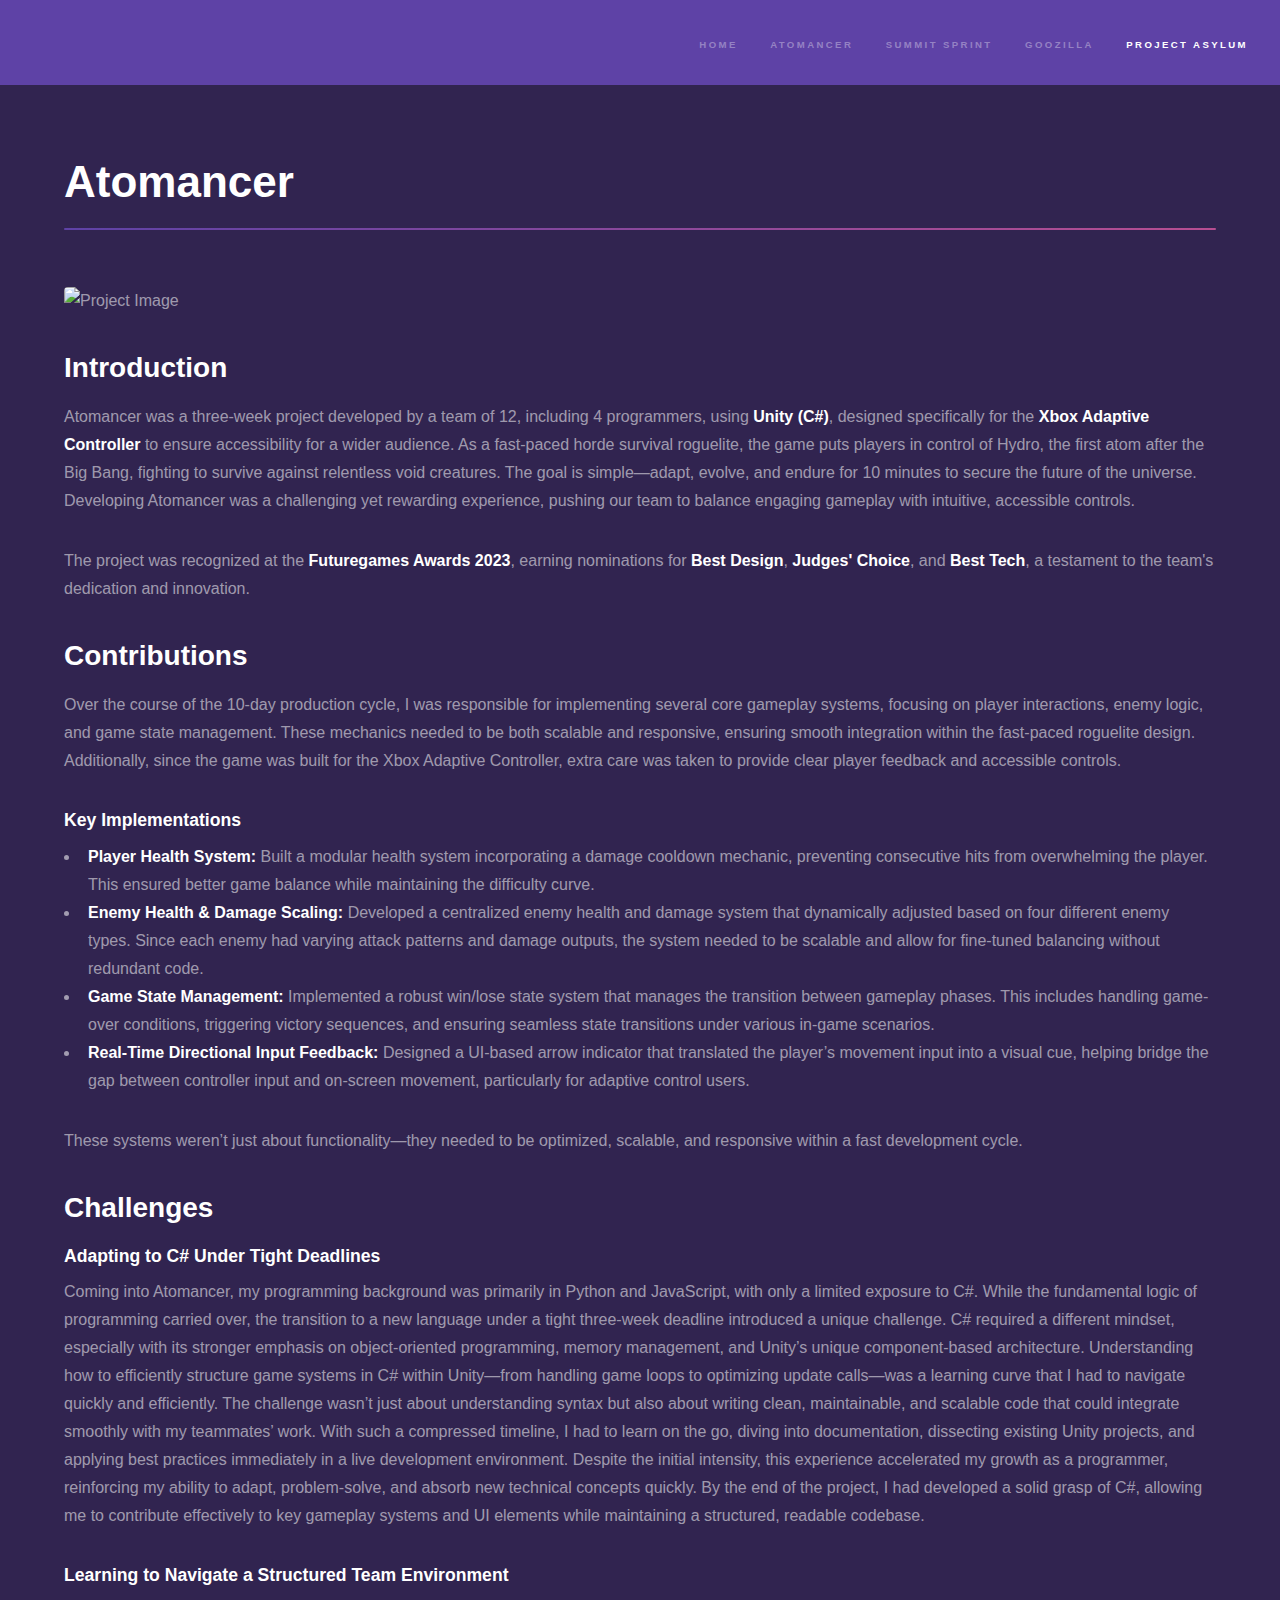
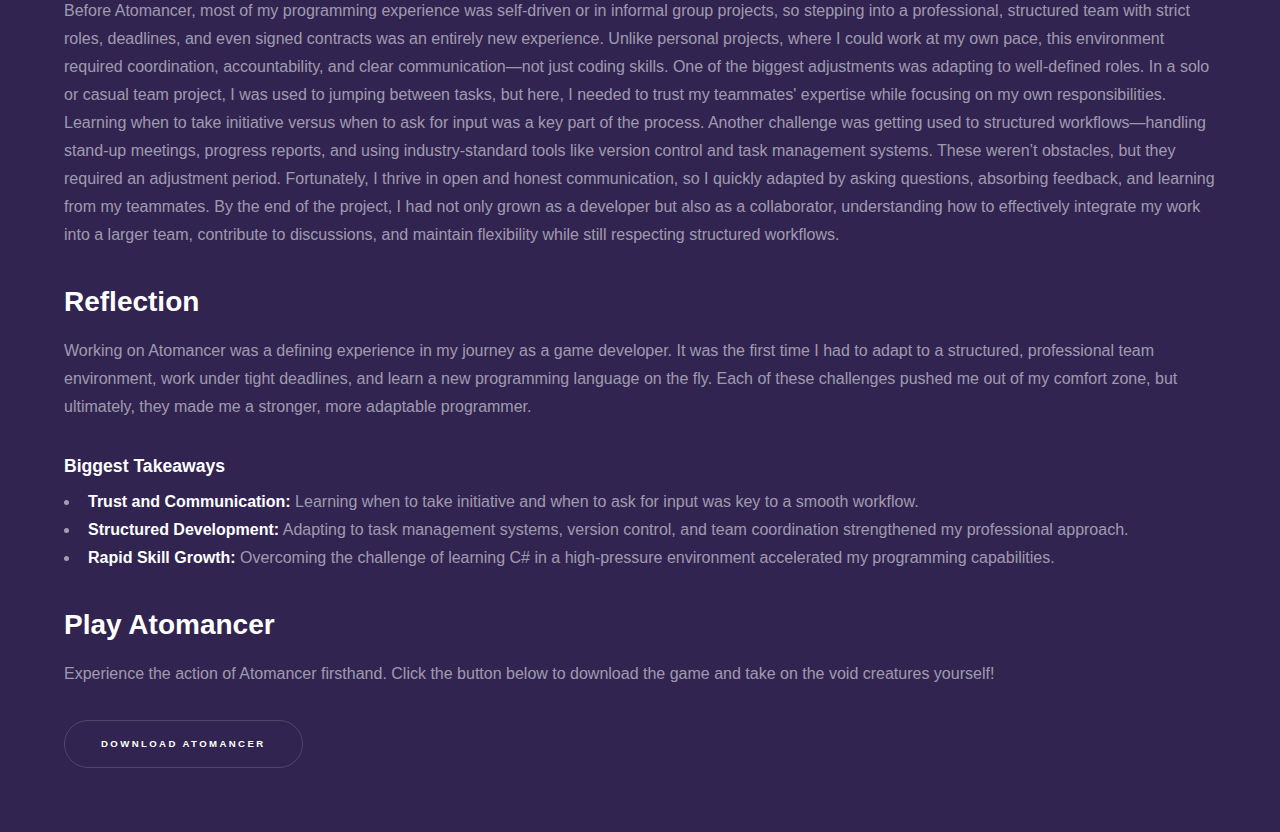
==== atomancer/index.html @ 631c3452 "updated project structure" ====
<!DOCTYPE HTML>
<!--
	Hyperspace by HTML5 UP
	html5up.net | @ajlkn
	Free for personal and commercial use under the CCA 3.0 license (html5up.net/license)
-->
<html>
	<head>
		<title>Atomancer</title>
		<meta charset="utf-8" />
		<meta name="viewport" content="width=device-width, initial-scale=1, user-scalable=no" />
		<link rel="stylesheet" href="../assets/css/main.css">
		<noscript><link rel="stylesheet" href="assets/css/noscript.css" /></noscript>
	</head>
	<body class="is-preload">

		<!-- Header -->
		<header id="header">
			<nav>
				<ul>
					<li><a href="/portfolio/index.html">Home</a></li>
					<li><a href="/portfolio/atomancer/index.html">Atomancer</a></li>
					<li><a href="/portfolio/summit-sprint/index.html">Summit Sprint</a></li>
					<li><a href="/portfolio/goozilla/index.html">Goozilla</a></li>
					<li><a href="/portfolio/project-asylum/index.html" class="active">Project Asylum</a></li>					
					
				</ul>
			</nav>
		</header>

		<!-- Wrapper -->
		<div id="wrapper">

			<!-- Main -->
			<section id="main" class="wrapper">
				<div class="inner">
					<h1 class="major">Atomancer</h1>
					<span class="image fit"><img src="images/pic05.jpg" alt="Project Image" /></span>
					
					<!-- Introduction Section -->
					<section id="introduction">
						<h2>Introduction</h2>
						<p>
							Atomancer was a three-week project developed by a team of 12, including 4 programmers, using <strong>Unity (C#)</strong>, designed specifically for the <strong>Xbox Adaptive Controller</strong> to ensure accessibility for a wider audience.

							As a fast-paced horde survival roguelite, the game puts players in control of Hydro, the first atom after the Big Bang, fighting to survive against relentless void creatures. The goal is simple—adapt, evolve, and endure for 10 minutes to secure the future of the universe.
							
							Developing Atomancer was a challenging yet rewarding experience, pushing our team to balance engaging gameplay with intuitive, accessible controls.
						</p>
						<p>
							The project was recognized at the <strong>Futuregames Awards 2023</strong>, earning nominations for <strong>Best Design</strong>, <strong>Judges' Choice</strong>, and <strong>Best Tech</strong>, a testament to the team's dedication and innovation.
						</p>
					</section>


					
					<!-- Contributions Section -->
					<section id="contributions">
						<h2>Contributions</h2>
						<p>
							Over the course of the 10-day production cycle, I was responsible for implementing several core gameplay systems, focusing on player interactions, enemy logic, and game state management. These mechanics needed to be both scalable and responsive, ensuring smooth integration within the fast-paced roguelite design. Additionally, since the game was built for the Xbox Adaptive Controller, extra care was taken to provide clear player feedback and accessible controls.
						</p>

						<h3>Key Implementations</h3>
						<ul>
							<li><strong>Player Health System:</strong> Built a modular health system incorporating a damage cooldown mechanic, preventing consecutive hits from overwhelming the player. This ensured better game balance while maintaining the difficulty curve.</li>
							<li><strong>Enemy Health & Damage Scaling:</strong> Developed a centralized enemy health and damage system that dynamically adjusted based on four different enemy types. Since each enemy had varying attack patterns and damage outputs, the system needed to be scalable and allow for fine-tuned balancing without redundant code.</li>
							<li><strong>Game State Management:</strong> Implemented a robust win/lose state system that manages the transition between gameplay phases. This includes handling game-over conditions, triggering victory sequences, and ensuring seamless state transitions under various in-game scenarios.</li>
							<li><strong>Real-Time Directional Input Feedback:</strong> Designed a UI-based arrow indicator that translated the player’s movement input into a visual cue, helping bridge the gap between controller input and on-screen movement, particularly for adaptive control users.</li>
						</ul>

						<p>
							These systems weren’t just about functionality—they needed to be optimized, scalable, and responsive within a fast development cycle.
						</p>

					<!-- Challenges Section -->
					<section id="challenges">
						<h2>Challenges</h2>
						<h3>Adapting to C# Under Tight Deadlines</h3>
						<p>
Coming into Atomancer, my programming background was primarily in Python and JavaScript, with only a limited exposure to C#. While the fundamental logic of programming carried over, the transition to a new language under a tight three-week deadline introduced a unique challenge.

C# required a different mindset, especially with its stronger emphasis on object-oriented programming, memory management, and Unity’s unique component-based architecture. Understanding how to efficiently structure game systems in C# within Unity—from handling game loops to optimizing update calls—was a learning curve that I had to navigate quickly and efficiently.

The challenge wasn’t just about understanding syntax but also about writing clean, maintainable, and scalable code that could integrate smoothly with my teammates’ work. With such a compressed timeline, I had to learn on the go, diving into documentation, dissecting existing Unity projects, and applying best practices immediately in a live development environment.

Despite the initial intensity, this experience accelerated my growth as a programmer, reinforcing my ability to adapt, problem-solve, and absorb new technical concepts quickly. By the end of the project, I had developed a solid grasp of C#, allowing me to contribute effectively to key gameplay systems and UI elements while maintaining a structured, readable codebase.
						</p>

						<h3>Learning to Navigate a Structured Team Environment</h2>
						<p>
							Before Atomancer, most of my programming experience was self-driven or in informal group projects, so stepping into a professional, structured team with strict roles, deadlines, and even signed contracts was an entirely new experience. Unlike personal projects, where I could work at my own pace, this environment required coordination, accountability, and clear communication—not just coding skills.

One of the biggest adjustments was adapting to well-defined roles. In a solo or casual team project, I was used to jumping between tasks, but here, I needed to trust my teammates' expertise while focusing on my own responsibilities. Learning when to take initiative versus when to ask for input was a key part of the process.

Another challenge was getting used to structured workflows—handling stand-up meetings, progress reports, and using industry-standard tools like version control and task management systems. These weren’t obstacles, but they required an adjustment period. Fortunately, I thrive in open and honest communication, so I quickly adapted by asking questions, absorbing feedback, and learning from my teammates.

By the end of the project, I had not only grown as a developer but also as a collaborator, understanding how to effectively integrate my work into a larger team, contribute to discussions, and maintain flexibility while still respecting structured workflows.
						</p>

						<!-- Reflection Section -->
<section id="reflection">
    <h2>Reflection</h2>
    <p>
        Working on Atomancer was a defining experience in my journey as a game developer. It was the first time I had to 
        adapt to a structured, professional team environment, work under tight deadlines, and learn a new programming language on the fly.
        Each of these challenges pushed me out of my comfort zone, but ultimately, they made me a stronger, more adaptable programmer.
    </p>

    <h3>Biggest Takeaways</h3>
    <ul>
        <li><strong>Trust and Communication:</strong> Learning when to take initiative and when to ask for input was key to a smooth workflow.</li>
        <li><strong>Structured Development:</strong> Adapting to task management systems, version control, and team coordination strengthened my professional approach.</li>
        <li><strong>Rapid Skill Growth:</strong> Overcoming the challenge of learning C# in a high-pressure environment accelerated my programming capabilities.</li>
    </ul>

</section>


				<!-- Download Section -->
				<section id="download">
					<h2>Play Atomancer</h2>
					<p>
						Experience the action of Atomancer firsthand. Click the button below to download the game and take on the void creatures yourself!
					</p>
					<ul class="actions">
						<li><a href="https://futuregames.itch.io/atomancer" class="button" target="_blank">Download Atomancer</a></li>
					</ul>
				</section>
---- assets/css/main.css ----
@import url(fontawesome-all.min.css);

/*
	Hyperspace by HTML5 UP
	html5up.net | @ajlkn
	Free for personal and commercial use under the CCA 3.0 license (html5up.net/license)
*/

html, body, div, span, applet, object,
iframe, h1, h2, h3, h4, h5, h6, p, blockquote,
pre, a, abbr, acronym, address, big, cite,
code, del, dfn, em, img, ins, kbd, q, s, samp,
small, strike, strong, sub, sup, tt, var, b,
u, i, center, dl, dt, dd, ol, ul, li, fieldset,
form, label, legend, table, caption, tbody,
tfoot, thead, tr, th, td, article, aside,
canvas, details, embed, figure, figcaption,
footer, header, hgroup, menu, nav, output, ruby,
section, summary, time, mark, audio, video {
	margin: 0;
	padding: 0;
	border: 0;
	font-size: 100%;
	font: inherit;
	vertical-align: baseline;}

article, aside, details, figcaption, figure,
footer, header, hgroup, menu, nav, section {
	display: block;}

body {
	line-height: 1;
}

ol, ul {
	list-style: none;
}

blockquote, q {
	quotes: none;
}

	blockquote:before, blockquote:after, q:before, q:after {
		content: '';
		content: none;
	}

table {
	border-collapse: collapse;
	border-spacing: 0;
}

body {
	-webkit-text-size-adjust: none;
}

mark {
	background-color: transparent;
	color: inherit;
}

input::-moz-focus-inner {
	border: 0;
	padding: 0;
}

input, select, textarea {
	-moz-appearance: none;
	-webkit-appearance: none;
	-ms-appearance: none;
	appearance: none;
}

/* Basic */

	@-ms-viewport {
		width: device-width;
	}

	body {
		-ms-overflow-style: scrollbar;
	}

	@media screen and (max-width: 480px) {

		html, body {
			min-width: 320px;
		}

	}

	html {
		box-sizing: border-box;
	}

	*, *:before, *:after {
		box-sizing: inherit;
	}

	body {
		background: #312450;
	}

		body.is-preload *, body.is-preload *:before, body.is-preload *:after {
			-moz-animation: none !important;
			-webkit-animation: none !important;
			-ms-animation: none !important;
			animation: none !important;
			-moz-transition: none !important;
			-webkit-transition: none !important;
			-ms-transition: none !important;
			transition: none !important;
		}

/* Type */

	body, input, select, textarea {
		color: rgba(255, 255, 255, 0.55);
		font-family: Arial, Helvetica, sans-serif;
		font-size: 16.5pt;
		font-weight: normal;
		line-height: 1.75;
	}

		@media screen and (max-width: 1680px) {

			body, input, select, textarea {
				font-size: 13pt;
			}

		}

		@media screen and (max-width: 1280px) {

			body, input, select, textarea {
				font-size: 12pt;
			}

		}

		@media screen and (max-width: 360px) {

			body, input, select, textarea {
				font-size: 11pt;
			}

		}

	a {
		-moz-transition: color 0.2s ease, border-bottom-color 0.2s ease;
		-webkit-transition: color 0.2s ease, border-bottom-color 0.2s ease;
		-ms-transition: color 0.2s ease, border-bottom-color 0.2s ease;
		transition: color 0.2s ease, border-bottom-color 0.2s ease;
		border-bottom: dotted 1px rgba(255, 255, 255, 0.35);
		color: inherit;
		text-decoration: none;
	}

		a:hover {
			border-bottom-color: transparent;
			color: #ffffff;
		}

	strong, b {
		color: #ffffff;
		font-weight: bold;
	}

	em, i {
		font-style: italic;
	}

	p {
		margin: 0 0 2em 0;
	}

	h1, h2, h3, h4, h5, h6 {
		color: #ffffff;
		font-weight: bold;
		line-height: 1.5;
		margin: 0 0 0.5em 0;
	}

		h1 a, h2 a, h3 a, h4 a, h5 a, h6 a {
			color: inherit;
			text-decoration: none;
		}

	h1 {
		font-size: 2.75em;
	}

		h1.major {
			margin: 0 0 1.3em 0;
			position: relative;
			padding-bottom: 0.35em;
		}

			h1.major:after {
				background-image: -moz-linear-gradient(to right, #5e42a6, #b74e91);
				background-image: -webkit-linear-gradient(to right, #5e42a6, #b74e91);
				background-image: -ms-linear-gradient(to right, #5e42a6, #b74e91);
				background-image: linear-gradient(to right, #5e42a6, #b74e91);
				-moz-transition: max-width 0.2s ease;
				-webkit-transition: max-width 0.2s ease;
				-ms-transition: max-width 0.2s ease;
				transition: max-width 0.2s ease;
				border-radius: 0.2em;
				bottom: 0;
				content: '';
				height: 0.05em;
				position: absolute;
				right: 0;
				width: 100%;
			}

	h2 {
		font-size: 1.75em;
	}

	h3 {
		font-size: 1.1em;
	}

	h4 {
		font-size: 1em;
	}

	h5 {
		font-size: 0.8em;
	}

	h6 {
		font-size: 0.6em;
	}

	@media screen and (max-width: 736px) {

		h1 {
			font-size: 2em;
		}

		h2 {
			font-size: 1.25em;
		}

		h3 {
			font-size: 1em;
		}

		h4 {
			font-size: 0.8em;
		}

		h5 {
			font-size: 0.6em;
		}

		h6 {
			font-size: 0.6em;
		}

	}

	sub {
		font-size: 0.8em;
		position: relative;
		top: 0.5em;
	}

	sup {
		font-size: 0.8em;
		position: relative;
		top: -0.5em;
	}

	blockquote {
		border-left: solid 4px rgba(255, 255, 255, 0.15);
		font-style: italic;
		margin: 0 0 2em 0;
		padding: 0.5em 0 0.5em 2em;
	}

	code {
		background: rgba(255, 255, 255, 0.05);
		border-radius: 0.25em;
		border: solid 1px rgba(255, 255, 255, 0.15);
		font-family: "Courier New", monospace;
		font-size: 0.9em;
		margin: 0 0.25em;
		padding: 0.25em 0.65em;
	}

	pre {
		-webkit-overflow-scrolling: touch;
		font-family: "Courier New", monospace;
		font-size: 0.9em;
		margin: 0 0 2em 0;
	}

		pre code {
			display: block;
			line-height: 1.75em;
			padding: 1em 1.5em;
			overflow-x: auto;
		}

	hr {
		border: 0;
		border-bottom: solid 1px rgba(255, 255, 255, 0.15);
		margin: 2em 0;
	}

		hr.major {
			margin: 3em 0;
		}

	.align-left {
		text-align: left;
	}

	.align-center {
		text-align: center;
	}

	.align-right {
		text-align: right;
	}

/* Row */

	.row {
		display: flex;
		flex-wrap: wrap;
		box-sizing: border-box;
		align-items: stretch;
	}

		.row > * {
			box-sizing: border-box;
		}

		.row.gtr-uniform > * > :last-child {
			margin-bottom: 0;
		}

		.row.aln-left {
			justify-content: flex-start;
		}

		.row.aln-center {
			justify-content: center;
		}

		.row.aln-right {
			justify-content: flex-end;
		}

		.row.aln-top {
			align-items: flex-start;
		}

		.row.aln-middle {
			align-items: center;
		}

		.row.aln-bottom {
			align-items: flex-end;
		}

		.row > .imp {
			order: -1;
		}

		.row > .col-1 {
			width: 8.33333%;
		}

		.row > .off-1 {
			margin-left: 8.33333%;
		}

		.row > .col-2 {
			width: 16.66667%;
		}

		.row > .off-2 {
			margin-left: 16.66667%;
		}

		.row > .col-3 {
			width: 25%;
		}

		.row > .off-3 {
			margin-left: 25%;
		}

		.row > .col-4 {
			width: 33.33333%;
		}

		.row > .off-4 {
			margin-left: 33.33333%;
		}

		.row > .col-5 {
			width: 41.66667%;
		}

		.row > .off-5 {
			margin-left: 41.66667%;
		}

		.row > .col-6 {
			width: 50%;
		}

		.row > .off-6 {
			margin-left: 50%;
		}

		.row > .col-7 {
			width: 58.33333%;
		}

		.row > .off-7 {
			margin-left: 58.33333%;
		}

		.row > .col-8 {
			width: 66.66667%;
		}

		.row > .off-8 {
			margin-left: 66.66667%;
		}

		.row > .col-9 {
			width: 75%;
		}

		.row > .off-9 {
			margin-left: 75%;
		}

		.row > .col-10 {
			width: 83.33333%;
		}

		.row > .off-10 {
			margin-left: 83.33333%;
		}

		.row > .col-11 {
			width: 91.66667%;
		}

		.row > .off-11 {
			margin-left: 91.66667%;
		}

		.row > .col-12 {
			width: 100%;
		}

		.row > .off-12 {
			margin-left: 100%;
		}

		.row.gtr-0 {
			margin-top: 0;
			margin-left: 0em;
		}

			.row.gtr-0 > * {
				padding: 0 0 0 0em;
			}

			.row.gtr-0.gtr-uniform {
				margin-top: 0em;
			}

				.row.gtr-0.gtr-uniform > * {
					padding-top: 0em;
				}

		.row.gtr-25 {
			margin-top: 0;
			margin-left: -0.375em;
		}

			.row.gtr-25 > * {
				padding: 0 0 0 0.375em;
			}

			.row.gtr-25.gtr-uniform {
				margin-top: -0.375em;
			}

				.row.gtr-25.gtr-uniform > * {
					padding-top: 0.375em;
				}

		.row.gtr-50 {
			margin-top: 0;
			margin-left: -0.75em;
		}

			.row.gtr-50 > * {
				padding: 0 0 0 0.75em;
			}

			.row.gtr-50.gtr-uniform {
				margin-top: -0.75em;
			}

				.row.gtr-50.gtr-uniform > * {
					padding-top: 0.75em;
				}

		.row {
			margin-top: 0;
			margin-left: -1.5em;
		}

			.row > * {
				padding: 0 0 0 1.5em;
			}

			.row.gtr-uniform {
				margin-top: -1.5em;
			}

				.row.gtr-uniform > * {
					padding-top: 1.5em;
				}

		.row.gtr-150 {
			margin-top: 0;
			margin-left: -2.25em;
		}

			.row.gtr-150 > * {
				padding: 0 0 0 2.25em;
			}

			.row.gtr-150.gtr-uniform {
				margin-top: -2.25em;
			}

				.row.gtr-150.gtr-uniform > * {
					padding-top: 2.25em;
				}

		.row.gtr-200 {
			margin-top: 0;
			margin-left: -3em;
		}

			.row.gtr-200 > * {
				padding: 0 0 0 3em;
			}

			.row.gtr-200.gtr-uniform {
				margin-top: -3em;
			}

				.row.gtr-200.gtr-uniform > * {
					padding-top: 3em;
				}

		@media screen and (max-width: 1680px) {

			.row {
				display: flex;
				flex-wrap: wrap;
				box-sizing: border-box;
				align-items: stretch;
			}

				.row > * {
					box-sizing: border-box;
				}

				.row.gtr-uniform > * > :last-child {
					margin-bottom: 0;
				}

				.row.aln-left {
					justify-content: flex-start;
				}

				.row.aln-center {
					justify-content: center;
				}

				.row.aln-right {
					justify-content: flex-end;
				}

				.row.aln-top {
					align-items: flex-start;
				}

				.row.aln-middle {
					align-items: center;
				}

				.row.aln-bottom {
					align-items: flex-end;
				}

				.row > .imp-xlarge {
					order: -1;
				}

				.row > .col-1-xlarge {
					width: 8.33333%;
				}

				.row > .off-1-xlarge {
					margin-left: 8.33333%;
				}

				.row > .col-2-xlarge {
					width: 16.66667%;
				}

				.row > .off-2-xlarge {
					margin-left: 16.66667%;
				}

				.row > .col-3-xlarge {
					width: 25%;
				}

				.row > .off-3-xlarge {
					margin-left: 25%;
				}

				.row > .col-4-xlarge {
					width: 33.33333%;
				}

				.row > .off-4-xlarge {
					margin-left: 33.33333%;
				}

				.row > .col-5-xlarge {
					width: 41.66667%;
				}

				.row > .off-5-xlarge {
					margin-left: 41.66667%;
				}

				.row > .col-6-xlarge {
					width: 50%;
				}

				.row > .off-6-xlarge {
					margin-left: 50%;
				}

				.row > .col-7-xlarge {
					width: 58.33333%;
				}

				.row > .off-7-xlarge {
					margin-left: 58.33333%;
				}

				.row > .col-8-xlarge {
					width: 66.66667%;
				}

				.row > .off-8-xlarge {
					margin-left: 66.66667%;
				}

				.row > .col-9-xlarge {
					width: 75%;
				}

				.row > .off-9-xlarge {
					margin-left: 75%;
				}

				.row > .col-10-xlarge {
					width: 83.33333%;
				}

				.row > .off-10-xlarge {
					margin-left: 83.33333%;
				}

				.row > .col-11-xlarge {
					width: 91.66667%;
				}

				.row > .off-11-xlarge {
					margin-left: 91.66667%;
				}

				.row > .col-12-xlarge {
					width: 100%;
				}

				.row > .off-12-xlarge {
					margin-left: 100%;
				}

				.row.gtr-0 {
					margin-top: 0;
					margin-left: 0em;
				}

					.row.gtr-0 > * {
						padding: 0 0 0 0em;
					}

					.row.gtr-0.gtr-uniform {
						margin-top: 0em;
					}

						.row.gtr-0.gtr-uniform > * {
							padding-top: 0em;
						}

				.row.gtr-25 {
					margin-top: 0;
					margin-left: -0.375em;
				}

					.row.gtr-25 > * {
						padding: 0 0 0 0.375em;
					}

					.row.gtr-25.gtr-uniform {
						margin-top: -0.375em;
					}

						.row.gtr-25.gtr-uniform > * {
							padding-top: 0.375em;
						}

				.row.gtr-50 {
					margin-top: 0;
					margin-left: -0.75em;
				}

					.row.gtr-50 > * {
						padding: 0 0 0 0.75em;
					}

					.row.gtr-50.gtr-uniform {
						margin-top: -0.75em;
					}

						.row.gtr-50.gtr-uniform > * {
							padding-top: 0.75em;
						}

				.row {
					margin-top: 0;
					margin-left: -1.5em;
				}

					.row > * {
						padding: 0 0 0 1.5em;
					}

					.row.gtr-uniform {
						margin-top: -1.5em;
					}

						.row.gtr-uniform > * {
							padding-top: 1.5em;
						}

				.row.gtr-150 {
					margin-top: 0;
					margin-left: -2.25em;
				}

					.row.gtr-150 > * {
						padding: 0 0 0 2.25em;
					}

					.row.gtr-150.gtr-uniform {
						margin-top: -2.25em;
					}

						.row.gtr-150.gtr-uniform > * {
							padding-top: 2.25em;
						}

				.row.gtr-200 {
					margin-top: 0;
					margin-left: -3em;
				}

					.row.gtr-200 > * {
						padding: 0 0 0 3em;
					}

					.row.gtr-200.gtr-uniform {
						margin-top: -3em;
					}

						.row.gtr-200.gtr-uniform > * {
							padding-top: 3em;
						}

		}

		@media screen and (max-width: 1280px) {

			.row {
				display: flex;
				flex-wrap: wrap;
				box-sizing: border-box;
				align-items: stretch;
			}

				.row > * {
					box-sizing: border-box;
				}

				.row.gtr-uniform > * > :last-child {
					margin-bottom: 0;
				}

				.row.aln-left {
					justify-content: flex-start;
				}

				.row.aln-center {
					justify-content: center;
				}

				.row.aln-right {
					justify-content: flex-end;
				}

				.row.aln-top {
					align-items: flex-start;
				}

				.row.aln-middle {
					align-items: center;
				}

				.row.aln-bottom {
					align-items: flex-end;
				}

				.row > .imp-large {
					order: -1;
				}

				.row > .col-1-large {
					width: 8.33333%;
				}

				.row > .off-1-large {
					margin-left: 8.33333%;
				}

				.row > .col-2-large {
					width: 16.66667%;
				}

				.row > .off-2-large {
					margin-left: 16.66667%;
				}

				.row > .col-3-large {
					width: 25%;
				}

				.row > .off-3-large {
					margin-left: 25%;
				}

				.row > .col-4-large {
					width: 33.33333%;
				}

				.row > .off-4-large {
					margin-left: 33.33333%;
				}

				.row > .col-5-large {
					width: 41.66667%;
				}

				.row > .off-5-large {
					margin-left: 41.66667%;
				}

				.row > .col-6-large {
					width: 50%;
				}

				.row > .off-6-large {
					margin-left: 50%;
				}

				.row > .col-7-large {
					width: 58.33333%;
				}

				.row > .off-7-large {
					margin-left: 58.33333%;
				}

				.row > .col-8-large {
					width: 66.66667%;
				}

				.row > .off-8-large {
					margin-left: 66.66667%;
				}

				.row > .col-9-large {
					width: 75%;
				}

				.row > .off-9-large {
					margin-left: 75%;
				}

				.row > .col-10-large {
					width: 83.33333%;
				}

				.row > .off-10-large {
					margin-left: 83.33333%;
				}

				.row > .col-11-large {
					width: 91.66667%;
				}

				.row > .off-11-large {
					margin-left: 91.66667%;
				}

				.row > .col-12-large {
					width: 100%;
				}

				.row > .off-12-large {
					margin-left: 100%;
				}

				.row.gtr-0 {
					margin-top: 0;
					margin-left: 0em;
				}

					.row.gtr-0 > * {
						padding: 0 0 0 0em;
					}

					.row.gtr-0.gtr-uniform {
						margin-top: 0em;
					}

						.row.gtr-0.gtr-uniform > * {
							padding-top: 0em;
						}

				.row.gtr-25 {
					margin-top: 0;
					margin-left: -0.375em;
				}

					.row.gtr-25 > * {
						padding: 0 0 0 0.375em;
					}

					.row.gtr-25.gtr-uniform {
						margin-top: -0.375em;
					}

						.row.gtr-25.gtr-uniform > * {
							padding-top: 0.375em;
						}

				.row.gtr-50 {
					margin-top: 0;
					margin-left: -0.75em;
				}

					.row.gtr-50 > * {
						padding: 0 0 0 0.75em;
					}

					.row.gtr-50.gtr-uniform {
						margin-top: -0.75em;
					}

						.row.gtr-50.gtr-uniform > * {
							padding-top: 0.75em;
						}

				.row {
					margin-top: 0;
					margin-left: -1.5em;
				}

					.row > * {
						padding: 0 0 0 1.5em;
					}

					.row.gtr-uniform {
						margin-top: -1.5em;
					}

						.row.gtr-uniform > * {
							padding-top: 1.5em;
						}

				.row.gtr-150 {
					margin-top: 0;
					margin-left: -2.25em;
				}

					.row.gtr-150 > * {
						padding: 0 0 0 2.25em;
					}

					.row.gtr-150.gtr-uniform {
						margin-top: -2.25em;
					}

						.row.gtr-150.gtr-uniform > * {
							padding-top: 2.25em;
						}

				.row.gtr-200 {
					margin-top: 0;
					margin-left: -3em;
				}

					.row.gtr-200 > * {
						padding: 0 0 0 3em;
					}

					.row.gtr-200.gtr-uniform {
						margin-top: -3em;
					}

						.row.gtr-200.gtr-uniform > * {
							padding-top: 3em;
						}

		}

		@media screen and (max-width: 980px) {

			.row {
				display: flex;
				flex-wrap: wrap;
				box-sizing: border-box;
				align-items: stretch;
			}

				.row > * {
					box-sizing: border-box;
				}

				.row.gtr-uniform > * > :last-child {
					margin-bottom: 0;
				}

				.row.aln-left {
					justify-content: flex-start;
				}

				.row.aln-center {
					justify-content: center;
				}

				.row.aln-right {
					justify-content: flex-end;
				}

				.row.aln-top {
					align-items: flex-start;
				}

				.row.aln-middle {
					align-items: center;
				}

				.row.aln-bottom {
					align-items: flex-end;
				}

				.row > .imp-medium {
					order: -1;
				}

				.row > .col-1-medium {
					width: 8.33333%;
				}

				.row > .off-1-medium {
					margin-left: 8.33333%;
				}

				.row > .col-2-medium {
					width: 16.66667%;
				}

				.row > .off-2-medium {
					margin-left: 16.66667%;
				}

				.row > .col-3-medium {
					width: 25%;
				}

				.row > .off-3-medium {
					margin-left: 25%;
				}

				.row > .col-4-medium {
					width: 33.33333%;
				}

				.row > .off-4-medium {
					margin-left: 33.33333%;
				}

				.row > .col-5-medium {
					width: 41.66667%;
				}

				.row > .off-5-medium {
					margin-left: 41.66667%;
				}

				.row > .col-6-medium {
					width: 50%;
				}

				.row > .off-6-medium {
					margin-left: 50%;
				}

				.row > .col-7-medium {
					width: 58.33333%;
				}

				.row > .off-7-medium {
					margin-left: 58.33333%;
				}

				.row > .col-8-medium {
					width: 66.66667%;
				}

				.row > .off-8-medium {
					margin-left: 66.66667%;
				}

				.row > .col-9-medium {
					width: 75%;
				}

				.row > .off-9-medium {
					margin-left: 75%;
				}

				.row > .col-10-medium {
					width: 83.33333%;
				}

				.row > .off-10-medium {
					margin-left: 83.33333%;
				}

				.row > .col-11-medium {
					width: 91.66667%;
				}

				.row > .off-11-medium {
					margin-left: 91.66667%;
				}

				.row > .col-12-medium {
					width: 100%;
				}

				.row > .off-12-medium {
					margin-left: 100%;
				}

				.row.gtr-0 {
					margin-top: 0;
					margin-left: 0em;
				}

					.row.gtr-0 > * {
						padding: 0 0 0 0em;
					}

					.row.gtr-0.gtr-uniform {
						margin-top: 0em;
					}

						.row.gtr-0.gtr-uniform > * {
							padding-top: 0em;
						}

				.row.gtr-25 {
					margin-top: 0;
					margin-left: -0.375em;
				}

					.row.gtr-25 > * {
						padding: 0 0 0 0.375em;
					}

					.row.gtr-25.gtr-uniform {
						margin-top: -0.375em;
					}

						.row.gtr-25.gtr-uniform > * {
							padding-top: 0.375em;
						}

				.row.gtr-50 {
					margin-top: 0;
					margin-left: -0.75em;
				}

					.row.gtr-50 > * {
						padding: 0 0 0 0.75em;
					}

					.row.gtr-50.gtr-uniform {
						margin-top: -0.75em;
					}

						.row.gtr-50.gtr-uniform > * {
							padding-top: 0.75em;
						}

				.row {
					margin-top: 0;
					margin-left: -1.5em;
				}

					.row > * {
						padding: 0 0 0 1.5em;
					}

					.row.gtr-uniform {
						margin-top: -1.5em;
					}

						.row.gtr-uniform > * {
							padding-top: 1.5em;
						}

				.row.gtr-150 {
					margin-top: 0;
					margin-left: -2.25em;
				}

					.row.gtr-150 > * {
						padding: 0 0 0 2.25em;
					}

					.row.gtr-150.gtr-uniform {
						margin-top: -2.25em;
					}

						.row.gtr-150.gtr-uniform > * {
							padding-top: 2.25em;
						}

				.row.gtr-200 {
					margin-top: 0;
					margin-left: -3em;
				}

					.row.gtr-200 > * {
						padding: 0 0 0 3em;
					}

					.row.gtr-200.gtr-uniform {
						margin-top: -3em;
					}

						.row.gtr-200.gtr-uniform > * {
							padding-top: 3em;
						}

		}

		@media screen and (max-width: 736px) {

			.row {
				display: flex;
				flex-wrap: wrap;
				box-sizing: border-box;
				align-items: stretch;
			}

				.row > * {
					box-sizing: border-box;
				}

				.row.gtr-uniform > * > :last-child {
					margin-bottom: 0;
				}

				.row.aln-left {
					justify-content: flex-start;
				}

				.row.aln-center {
					justify-content: center;
				}

				.row.aln-right {
					justify-content: flex-end;
				}

				.row.aln-top {
					align-items: flex-start;
				}

				.row.aln-middle {
					align-items: center;
				}

				.row.aln-bottom {
					align-items: flex-end;
				}

				.row > .imp-small {
					order: -1;
				}

				.row > .col-1-small {
					width: 8.33333%;
				}

				.row > .off-1-small {
					margin-left: 8.33333%;
				}

				.row > .col-2-small {
					width: 16.66667%;
				}

				.row > .off-2-small {
					margin-left: 16.66667%;
				}

				.row > .col-3-small {
					width: 25%;
				}

				.row > .off-3-small {
					margin-left: 25%;
				}

				.row > .col-4-small {
					width: 33.33333%;
				}

				.row > .off-4-small {
					margin-left: 33.33333%;
				}

				.row > .col-5-small {
					width: 41.66667%;
				}

				.row > .off-5-small {
					margin-left: 41.66667%;
				}

				.row > .col-6-small {
					width: 50%;
				}

				.row > .off-6-small {
					margin-left: 50%;
				}

				.row > .col-7-small {
					width: 58.33333%;
				}

				.row > .off-7-small {
					margin-left: 58.33333%;
				}

				.row > .col-8-small {
					width: 66.66667%;
				}

				.row > .off-8-small {
					margin-left: 66.66667%;
				}

				.row > .col-9-small {
					width: 75%;
				}

				.row > .off-9-small {
					margin-left: 75%;
				}

				.row > .col-10-small {
					width: 83.33333%;
				}

				.row > .off-10-small {
					margin-left: 83.33333%;
				}

				.row > .col-11-small {
					width: 91.66667%;
				}

				.row > .off-11-small {
					margin-left: 91.66667%;
				}

				.row > .col-12-small {
					width: 100%;
				}

				.row > .off-12-small {
					margin-left: 100%;
				}

				.row.gtr-0 {
					margin-top: 0;
					margin-left: 0em;
				}

					.row.gtr-0 > * {
						padding: 0 0 0 0em;
					}

					.row.gtr-0.gtr-uniform {
						margin-top: 0em;
					}

						.row.gtr-0.gtr-uniform > * {
							padding-top: 0em;
						}

				.row.gtr-25 {
					margin-top: 0;
					margin-left: -0.375em;
				}

					.row.gtr-25 > * {
						padding: 0 0 0 0.375em;
					}

					.row.gtr-25.gtr-uniform {
						margin-top: -0.375em;
					}

						.row.gtr-25.gtr-uniform > * {
							padding-top: 0.375em;
						}

				.row.gtr-50 {
					margin-top: 0;
					margin-left: -0.75em;
				}

					.row.gtr-50 > * {
						padding: 0 0 0 0.75em;
					}

					.row.gtr-50.gtr-uniform {
						margin-top: -0.75em;
					}

						.row.gtr-50.gtr-uniform > * {
							padding-top: 0.75em;
						}

				.row {
					margin-top: 0;
					margin-left: -1.5em;
				}

					.row > * {
						padding: 0 0 0 1.5em;
					}

					.row.gtr-uniform {
						margin-top: -1.5em;
					}

						.row.gtr-uniform > * {
							padding-top: 1.5em;
						}

				.row.gtr-150 {
					margin-top: 0;
					margin-left: -2.25em;
				}

					.row.gtr-150 > * {
						padding: 0 0 0 2.25em;
					}

					.row.gtr-150.gtr-uniform {
						margin-top: -2.25em;
					}

						.row.gtr-150.gtr-uniform > * {
							padding-top: 2.25em;
						}

				.row.gtr-200 {
					margin-top: 0;
					margin-left: -3em;
				}

					.row.gtr-200 > * {
						padding: 0 0 0 3em;
					}

					.row.gtr-200.gtr-uniform {
						margin-top: -3em;
					}

						.row.gtr-200.gtr-uniform > * {
							padding-top: 3em;
						}

		}

		@media screen and (max-width: 480px) {

			.row {
				display: flex;
				flex-wrap: wrap;
				box-sizing: border-box;
				align-items: stretch;
			}

				.row > * {
					box-sizing: border-box;
				}

				.row.gtr-uniform > * > :last-child {
					margin-bottom: 0;
				}

				.row.aln-left {
					justify-content: flex-start;
				}

				.row.aln-center {
					justify-content: center;
				}

				.row.aln-right {
					justify-content: flex-end;
				}

				.row.aln-top {
					align-items: flex-start;
				}

				.row.aln-middle {
					align-items: center;
				}

				.row.aln-bottom {
					align-items: flex-end;
				}

				.row > .imp-xsmall {
					order: -1;
				}

				.row > .col-1-xsmall {
					width: 8.33333%;
				}

				.row > .off-1-xsmall {
					margin-left: 8.33333%;
				}

				.row > .col-2-xsmall {
					width: 16.66667%;
				}

				.row > .off-2-xsmall {
					margin-left: 16.66667%;
				}

				.row > .col-3-xsmall {
					width: 25%;
				}

				.row > .off-3-xsmall {
					margin-left: 25%;
				}

				.row > .col-4-xsmall {
					width: 33.33333%;
				}

				.row > .off-4-xsmall {
					margin-left: 33.33333%;
				}

				.row > .col-5-xsmall {
					width: 41.66667%;
				}

				.row > .off-5-xsmall {
					margin-left: 41.66667%;
				}

				.row > .col-6-xsmall {
					width: 50%;
				}

				.row > .off-6-xsmall {
					margin-left: 50%;
				}

				.row > .col-7-xsmall {
					width: 58.33333%;
				}

				.row > .off-7-xsmall {
					margin-left: 58.33333%;
				}

				.row > .col-8-xsmall {
					width: 66.66667%;
				}

				.row > .off-8-xsmall {
					margin-left: 66.66667%;
				}

				.row > .col-9-xsmall {
					width: 75%;
				}

				.row > .off-9-xsmall {
					margin-left: 75%;
				}

				.row > .col-10-xsmall {
					width: 83.33333%;
				}

				.row > .off-10-xsmall {
					margin-left: 83.33333%;
				}

				.row > .col-11-xsmall {
					width: 91.66667%;
				}

				.row > .off-11-xsmall {
					margin-left: 91.66667%;
				}

				.row > .col-12-xsmall {
					width: 100%;
				}

				.row > .off-12-xsmall {
					margin-left: 100%;
				}

				.row.gtr-0 {
					margin-top: 0;
					margin-left: 0em;
				}

					.row.gtr-0 > * {
						padding: 0 0 0 0em;
					}

					.row.gtr-0.gtr-uniform {
						margin-top: 0em;
					}

						.row.gtr-0.gtr-uniform > * {
							padding-top: 0em;
						}

				.row.gtr-25 {
					margin-top: 0;
					margin-left: -0.375em;
				}

					.row.gtr-25 > * {
						padding: 0 0 0 0.375em;
					}

					.row.gtr-25.gtr-uniform {
						margin-top: -0.375em;
					}

						.row.gtr-25.gtr-uniform > * {
							padding-top: 0.375em;
						}

				.row.gtr-50 {
					margin-top: 0;
					margin-left: -0.75em;
				}

					.row.gtr-50 > * {
						padding: 0 0 0 0.75em;
					}

					.row.gtr-50.gtr-uniform {
						margin-top: -0.75em;
					}

						.row.gtr-50.gtr-uniform > * {
							padding-top: 0.75em;
						}

				.row {
					margin-top: 0;
					margin-left: -1.5em;
				}

					.row > * {
						padding: 0 0 0 1.5em;
					}

					.row.gtr-uniform {
						margin-top: -1.5em;
					}

						.row.gtr-uniform > * {
							padding-top: 1.5em;
						}

				.row.gtr-150 {
					margin-top: 0;
					margin-left: -2.25em;
				}

					.row.gtr-150 > * {
						padding: 0 0 0 2.25em;
					}

					.row.gtr-150.gtr-uniform {
						margin-top: -2.25em;
					}

						.row.gtr-150.gtr-uniform > * {
							padding-top: 2.25em;
						}

				.row.gtr-200 {
					margin-top: 0;
					margin-left: -3em;
				}

					.row.gtr-200 > * {
						padding: 0 0 0 3em;
					}

					.row.gtr-200.gtr-uniform {
						margin-top: -3em;
					}

						.row.gtr-200.gtr-uniform > * {
							padding-top: 3em;
						}

		}

/* Box */

	.box {
		border-radius: 0.25em;
		border: solid 1px rgba(255, 255, 255, 0.15);
		margin-bottom: 2em;
		padding: 1.5em;
	}

		.box > :last-child,
		.box > :last-child > :last-child,
		.box > :last-child > :last-child > :last-child {
			margin-bottom: 0;
		}

		.box.alt {
			border: 0;
			border-radius: 0;
			padding: 0;
		}

/* Button */

	input[type="submit"],
	input[type="reset"],
	input[type="button"],
	button,
	.button {
		-moz-appearance: none;
		-webkit-appearance: none;
		-ms-appearance: none;
		appearance: none;
		-moz-transition: border-color 0.2s ease;
		-webkit-transition: border-color 0.2s ease;
		-ms-transition: border-color 0.2s ease;
		transition: border-color 0.2s ease;
		background-color: transparent;
		border: solid 1px !important;
		border-color: rgba(255, 255, 255, 0.15) !important;
		border-radius: 3em;
		color: #ffffff !important;
		cursor: pointer;
		display: inline-block;
		font-size: 0.6em;
		font-weight: bold;
		height: calc(4.75em + 2px);
		letter-spacing: 0.25em;
		line-height: 4.75em;
		outline: 0;
		padding: 0 3.75em;
		position: relative;
		text-align: center;
		text-decoration: none;
		text-transform: uppercase;
		white-space: nowrap;
	}

		input[type="submit"]:after,
		input[type="reset"]:after,
		input[type="button"]:after,
		button:after,
		.button:after {
			-moz-transform: scale(0.25);
			-webkit-transform: scale(0.25);
			-ms-transform: scale(0.25);
			transform: scale(0.25);
			pointer-events: none;
			-moz-transition: opacity 0.2s ease, -moz-transform 0.2s ease;
			-webkit-transition: opacity 0.2s ease, -webkit-transform 0.2s ease;
			-ms-transition: opacity 0.2s ease, -ms-transform 0.2s ease;
			transition: opacity 0.2s ease, transform 0.2s ease;
			background: #ffffff;
			border-radius: 3em;
			content: '';
			height: 100%;
			left: 0;
			opacity: 0;
			position: absolute;
			top: 0;
			width: 100%;
		}

		input[type="submit"].icon:before,
		input[type="reset"].icon:before,
		input[type="button"].icon:before,
		button.icon:before,
		.button.icon:before {
			margin-right: 0.75em;
		}

		input[type="submit"].fit,
		input[type="reset"].fit,
		input[type="button"].fit,
		button.fit,
		.button.fit {
			width: 100%;
		}

		input[type="submit"].small,
		input[type="reset"].small,
		input[type="button"].small,
		button.small,
		.button.small {
			font-size: 0.4em;
		}

		input[type="submit"].large,
		input[type="reset"].large,
		input[type="button"].large,
		button.large,
		.button.large {
			font-size: 0.8em;
		}

		input[type="submit"].primary,
		input[type="reset"].primary,
		input[type="button"].primary,
		button.primary,
		.button.primary {
			background-color: #ffffff;
			color: #312450 !important;
		}

			input[type="submit"].primary:after,
			input[type="reset"].primary:after,
			input[type="button"].primary:after,
			button.primary:after,
			.button.primary:after {
				display: none;
			}

		input[type="submit"].disabled, input[type="submit"]:disabled,
		input[type="reset"].disabled,
		input[type="reset"]:disabled,
		input[type="button"].disabled,
		input[type="button"]:disabled,
		button.disabled,
		button:disabled,
		.button.disabled,
		.button:disabled {
			cursor: default;
			opacity: 0.5;
			pointer-events: none;
		}

		input[type="submit"]:hover,
		input[type="reset"]:hover,
		input[type="button"]:hover,
		button:hover,
		.button:hover {
			border-color: rgba(255, 255, 255, 0.55) !important;
		}

			input[type="submit"]:hover:after,
			input[type="reset"]:hover:after,
			input[type="button"]:hover:after,
			button:hover:after,
			.button:hover:after {
				opacity: 0.05;
				-moz-transform: scale(1);
				-webkit-transform: scale(1);
				-ms-transform: scale(1);
				transform: scale(1);
			}

			input[type="submit"]:hover:active,
			input[type="reset"]:hover:active,
			input[type="button"]:hover:active,
			button:hover:active,
			.button:hover:active {
				border-color: #ffffff !important;
			}

				input[type="submit"]:hover:active:after,
				input[type="reset"]:hover:active:after,
				input[type="button"]:hover:active:after,
				button:hover:active:after,
				.button:hover:active:after {
					opacity: 0.1;
				}

/* Features */

	.features {
		display: -moz-flex;
		display: -webkit-flex;
		display: -ms-flex;
		display: flex;
		-moz-flex-wrap: wrap;
		-webkit-flex-wrap: wrap;
		-ms-flex-wrap: wrap;
		flex-wrap: wrap;
		border-radius: 0.25em;
		border: solid 1px rgba(255, 255, 255, 0.15);
		background: rgba(255, 255, 255, 0.05);
		margin: 0 0 2em 0;
	}

		.features section {
			padding: 3.5em 3em 1em 7em ;
			width: 50%;
			border-top: solid 1px rgba(255, 255, 255, 0.15);
			position: relative;
		}

			.features section:nth-child(-n + 2) {
				border-top-width: 0;
			}

			.features section:nth-child(2n) {
				border-left: solid 1px rgba(255, 255, 255, 0.15);
			}

			.features section .icon {
				-moz-transition: opacity 0.5s ease, -moz-transform 0.5s ease;
				-webkit-transition: opacity 0.5s ease, -webkit-transform 0.5s ease;
				-ms-transition: opacity 0.5s ease, -ms-transform 0.5s ease;
				transition: opacity 0.5s ease, transform 0.5s ease;
				-moz-transition-delay: 1s;
				-webkit-transition-delay: 1s;
				-ms-transition-delay: 1s;
				transition-delay: 1s;
				-moz-transform: scale(1);
				-webkit-transform: scale(1);
				-ms-transform: scale(1);
				transform: scale(1);
				position: absolute;
				left: 3em;
				top: 3em;
				opacity: 1;
			}

			.features section:nth-child(1) .icon {
				-moz-transition-delay: 0.15s;
				-webkit-transition-delay: 0.15s;
				-ms-transition-delay: 0.15s;
				transition-delay: 0.15s;
			}

			.features section:nth-child(2) .icon {
				-moz-transition-delay: 0.3s;
				-webkit-transition-delay: 0.3s;
				-ms-transition-delay: 0.3s;
				transition-delay: 0.3s;
			}

			.features section:nth-child(3) .icon {
				-moz-transition-delay: 0.45s;
				-webkit-transition-delay: 0.45s;
				-ms-transition-delay: 0.45s;
				transition-delay: 0.45s;
			}

			.features section:nth-child(4) .icon {
				-moz-transition-delay: 0.6s;
				-webkit-transition-delay: 0.6s;
				-ms-transition-delay: 0.6s;
				transition-delay: 0.6s;
			}

			.features section:nth-child(5) .icon {
				-moz-transition-delay: 0.75s;
				-webkit-transition-delay: 0.75s;
				-ms-transition-delay: 0.75s;
				transition-delay: 0.75s;
			}

			.features section:nth-child(6) .icon {
				-moz-transition-delay: 0.9s;
				-webkit-transition-delay: 0.9s;
				-ms-transition-delay: 0.9s;
				transition-delay: 0.9s;
			}

			.features section:nth-child(7) .icon {
				-moz-transition-delay: 1.05s;
				-webkit-transition-delay: 1.05s;
				-ms-transition-delay: 1.05s;
				transition-delay: 1.05s;
			}

			.features section:nth-child(8) .icon {
				-moz-transition-delay: 1.2s;
				-webkit-transition-delay: 1.2s;
				-ms-transition-delay: 1.2s;
				transition-delay: 1.2s;
			}

			.features section:nth-child(9) .icon {
				-moz-transition-delay: 1.35s;
				-webkit-transition-delay: 1.35s;
				-ms-transition-delay: 1.35s;
				transition-delay: 1.35s;
			}

			.features section:nth-child(10) .icon {
				-moz-transition-delay: 1.5s;
				-webkit-transition-delay: 1.5s;
				-ms-transition-delay: 1.5s;
				transition-delay: 1.5s;
			}

			.features section:nth-child(11) .icon {
				-moz-transition-delay: 1.65s;
				-webkit-transition-delay: 1.65s;
				-ms-transition-delay: 1.65s;
				transition-delay: 1.65s;
			}

			.features section:nth-child(12) .icon {
				-moz-transition-delay: 1.8s;
				-webkit-transition-delay: 1.8s;
				-ms-transition-delay: 1.8s;
				transition-delay: 1.8s;
			}

			.features section:nth-child(13) .icon {
				-moz-transition-delay: 1.95s;
				-webkit-transition-delay: 1.95s;
				-ms-transition-delay: 1.95s;
				transition-delay: 1.95s;
			}

			.features section:nth-child(14) .icon {
				-moz-transition-delay: 2.1s;
				-webkit-transition-delay: 2.1s;
				-ms-transition-delay: 2.1s;
				transition-delay: 2.1s;
			}

			.features section:nth-child(15) .icon {
				-moz-transition-delay: 2.25s;
				-webkit-transition-delay: 2.25s;
				-ms-transition-delay: 2.25s;
				transition-delay: 2.25s;
			}

			.features section:nth-child(16) .icon {
				-moz-transition-delay: 2.4s;
				-webkit-transition-delay: 2.4s;
				-ms-transition-delay: 2.4s;
				transition-delay: 2.4s;
			}

			.features section:nth-child(17) .icon {
				-moz-transition-delay: 2.55s;
				-webkit-transition-delay: 2.55s;
				-ms-transition-delay: 2.55s;
				transition-delay: 2.55s;
			}

			.features section:nth-child(18) .icon {
				-moz-transition-delay: 2.7s;
				-webkit-transition-delay: 2.7s;
				-ms-transition-delay: 2.7s;
				transition-delay: 2.7s;
			}

			.features section:nth-child(19) .icon {
				-moz-transition-delay: 2.85s;
				-webkit-transition-delay: 2.85s;
				-ms-transition-delay: 2.85s;
				transition-delay: 2.85s;
			}

			.features section:nth-child(20) .icon {
				-moz-transition-delay: 3s;
				-webkit-transition-delay: 3s;
				-ms-transition-delay: 3s;
				transition-delay: 3s;
			}

		.features.inactive section .icon {
			-moz-transform: scale(0.5);
			-webkit-transform: scale(0.5);
			-ms-transform: scale(0.5);
			transform: scale(0.5);
			opacity: 0;
		}

		@media screen and (max-width: 980px) {

			.features {
				display: block;
			}

				.features section {
					border-top-width: 1px !important;
					border-left-width: 0 !important;
					width: 100%;
				}

					.features section:first-child {
						border-top-width: 0 !important;
					}

		}

		@media screen and (max-width: 736px) {

			.features section {
				padding: 2.5em 1.5em 0.1em 5.5em ;
			}

				.features section .icon {
					left: 1.5em;
					top: 2em;
				}

		}

		@media screen and (max-width: 480px) {

			.features section {
				padding: 2em 1.5em 0.1em 1.5em ;
			}

				.features section .icon {
					left: 0;
					position: relative;
					top: 0;
				}

		}

/* Form */

	form {
		margin: 0 0 2em 0;
	}

		form > :last-child {
			margin-bottom: 0;
		}

		form > .fields {
			display: -moz-flex;
			display: -webkit-flex;
			display: -ms-flex;
			display: flex;
			-moz-flex-wrap: wrap;
			-webkit-flex-wrap: wrap;
			-ms-flex-wrap: wrap;
			flex-wrap: wrap;
			width: calc(100% + 3em);
			margin: -1.5em 0 2em -1.5em;
		}

			form > .fields > .field {
				-moz-flex-grow: 0;
				-webkit-flex-grow: 0;
				-ms-flex-grow: 0;
				flex-grow: 0;
				-moz-flex-shrink: 0;
				-webkit-flex-shrink: 0;
				-ms-flex-shrink: 0;
				flex-shrink: 0;
				padding: 1.5em 0 0 1.5em;
				width: calc(100% - 1.5em);
			}

				form > .fields > .field.half {
					width: calc(50% - 0.75em);
				}

				form > .fields > .field.third {
					width: calc(100%/3 - 0.5em);
				}

				form > .fields > .field.quarter {
					width: calc(25% - 0.375em);
				}

		@media screen and (max-width: 480px) {

			form > .fields {
				width: calc(100% + 3em);
				margin: -1.5em 0 2em -1.5em;
			}

				form > .fields > .field {
					padding: 1.5em 0 0 1.5em;
					width: calc(100% - 1.5em);
				}

					form > .fields > .field.half {
						width: calc(100% - 1.5em);
					}

					form > .fields > .field.third {
						width: calc(100% - 1.5em);
					}

					form > .fields > .field.quarter {
						width: calc(100% - 1.5em);
					}

		}

	label {
		color: #ffffff;
		font-weight: bold;
		line-height: 1.5;
		margin: 0 0 0.7em 0;
		display: block;
		font-size: 1.1em;
	}

	input[type="text"],
	input[type="password"],
	input[type="email"],
	input[type="tel"],
	select,
	textarea {
		-moz-appearance: none;
		-webkit-appearance: none;
		-ms-appearance: none;
		appearance: none;
		background: rgba(255, 255, 255, 0.05);
		border-radius: 0.25em;
		border: none;
		border: solid 1px rgba(255, 255, 255, 0.15);
		color: inherit;
		display: block;
		outline: 0;
		padding: 0 1em;
		text-decoration: none;
		width: 100%;
	}

		input[type="text"]:invalid,
		input[type="password"]:invalid,
		input[type="email"]:invalid,
		input[type="tel"]:invalid,
		select:invalid,
		textarea:invalid {
			box-shadow: none;
		}

		input[type="text"]:focus,
		input[type="password"]:focus,
		input[type="email"]:focus,
		input[type="tel"]:focus,
		select:focus,
		textarea:focus {
			border-color: #ffffff;
			box-shadow: 0 0 0 1px #ffffff;
		}

	select {
		background-image: url("data:image/svg+xml;charset=utf8,%3Csvg xmlns='http://www.w3.org/2000/svg' width='40' height='40' preserveAspectRatio='none' viewBox='0 0 40 40'%3E%3Cpath d='M9.4,12.3l10.4,10.4l10.4-10.4c0.2-0.2,0.5-0.4,0.9-0.4c0.3,0,0.6,0.1,0.9,0.4l3.3,3.3c0.2,0.2,0.4,0.5,0.4,0.9 c0,0.4-0.1,0.6-0.4,0.9L20.7,31.9c-0.2,0.2-0.5,0.4-0.9,0.4c-0.3,0-0.6-0.1-0.9-0.4L4.3,17.3c-0.2-0.2-0.4-0.5-0.4-0.9 c0-0.4,0.1-0.6,0.4-0.9l3.3-3.3c0.2-0.2,0.5-0.4,0.9-0.4S9.1,12.1,9.4,12.3z' fill='rgba(255, 255, 255, 0.15)' /%3E%3C/svg%3E");
		background-size: 1.25rem;
		background-repeat: no-repeat;
		background-position: calc(100% - 1rem) center;
		height: 2.75em;
		padding-right: 2.75em;
		text-overflow: ellipsis;
	}

		select option {
			color: #ffffff;
			background: #312450;
		}

		select:focus::-ms-value {
			background-color: transparent;
		}

		select::-ms-expand {
			display: none;
		}

	input[type="text"],
	input[type="password"],
	input[type="email"],
	select {
		height: 2.75em;
	}

	textarea {
		padding: 0.75em 1em;
	}

		body.is-ie textarea {
			min-height: 10em;
		}

	input[type="checkbox"],
	input[type="radio"] {
		-moz-appearance: none;
		-webkit-appearance: none;
		-ms-appearance: none;
		appearance: none;
		display: block;
		float: left;
		margin-right: -2em;
		opacity: 0;
		width: 1em;
		z-index: -1;
	}

		input[type="checkbox"] + label,
		input[type="radio"] + label {
			text-decoration: none;
			color: rgba(255, 255, 255, 0.55);
			cursor: pointer;
			display: inline-block;
			font-size: 1em;
			font-weight: normal;
			padding-left: 2.4em;
			padding-right: 0.75em;
			position: relative;
		}

			input[type="checkbox"] + label:before,
			input[type="radio"] + label:before {
				-moz-osx-font-smoothing: grayscale;
				-webkit-font-smoothing: antialiased;
				display: inline-block;
				font-style: normal;
				font-variant: normal;
				text-rendering: auto;
				line-height: 1;
				text-transform: none !important;
				font-family: 'Font Awesome 5 Free';
				font-weight: 900;
			}

			input[type="checkbox"] + label:before,
			input[type="radio"] + label:before {
				background: rgba(255, 255, 255, 0.05);
				border-radius: 0.25em;
				border: solid 1px rgba(255, 255, 255, 0.15);
				content: '';
				display: inline-block;
				font-size: 0.8em;
				height: 2.0625em;
				left: 0;
				line-height: 2.0625em;
				position: absolute;
				text-align: center;
				top: 0;
				width: 2.0625em;
			}

		input[type="checkbox"]:checked + label:before,
		input[type="radio"]:checked + label:before {
			background: #ffffff;
			border-color: #ffffff;
			color: #b74e91;
			content: '\f00c';
		}

		input[type="checkbox"]:focus + label:before,
		input[type="radio"]:focus + label:before {
			border-color: #ffffff;
			box-shadow: 0 0 0 1px #ffffff;
		}

	input[type="checkbox"] + label:before {
		border-radius: 0.25em;
	}

	input[type="radio"] + label:before {
		border-radius: 100%;
	}

	::-webkit-input-placeholder {
		color: rgba(255, 255, 255, 0.35) !important;
		opacity: 1.0;
	}

	:-moz-placeholder {
		color: rgba(255, 255, 255, 0.35) !important;
		opacity: 1.0;
	}

	::-moz-placeholder {
		color: rgba(255, 255, 255, 0.35) !important;
		opacity: 1.0;
	}

	:-ms-input-placeholder {
		color: rgba(255, 255, 255, 0.35) !important;
		opacity: 1.0;
	}

/* Icon */

	.icon {
		text-decoration: none;
		border-bottom: none;
		position: relative;
	}

		.icon:before {
			-moz-osx-font-smoothing: grayscale;
			-webkit-font-smoothing: antialiased;
			display: inline-block;
			font-style: normal;
			font-variant: normal;
			text-rendering: auto;
			line-height: 1;
			text-transform: none !important;
			font-family: 'Font Awesome 5 Free';
			font-weight: 400;
		}

		.icon > .label {
			display: none;
		}

		.icon:before {
			line-height: inherit;
		}

		.icon.solid:before {
			font-weight: 900;
		}

		.icon.brands:before {
			font-family: 'Font Awesome 5 Brands';
		}

		.icon.major {
			width: 2.5em;
			height: 2.5em;
			display: block;
			background: #ffffff;
			border-radius: 100%;
			color: #312450;
			text-align: center;
			line-height: 2.5em;
			margin: 0 0 1.3em 0;
		}

			.icon.major:before {
				font-size: 1.25em;
			}

				.wrapper.style1 .icon.major:before {
					color: #5e42a6;
				}

				.wrapper.style1-alt .icon.major:before {
					color: #493382;
				}

				.wrapper.style2 .icon.major:before {
					color: #5052b5;
				}

				.wrapper.style2-alt .icon.major:before {
					color: #3e4094;
				}

				.wrapper.style3 .icon.major:before {
					color: #b74e91;
				}

				.wrapper.style3-alt .icon.major:before {
					color: #953d75;
				}

/* Image */

	.image {
		border-radius: 0.25em;
		border: 0;
		display: inline-block;
		position: relative;
	}

		.image img {
			border-radius: 0.25em;
			display: block;
		}

		.image.left, .image.right {
			max-width: 40%;
		}

			.image.left img, .image.right img {
				width: 100%;
			}

		.image.left {
			float: left;
			margin: 0 1.5em 1em 0;
			top: 0.25em;
		}

		.image.right {
			float: right;
			margin: 0 0 1em 1.5em;
			top: 0.25em;
		}

		.image.fit {
			display: block;
			margin: 0 0 2em 0;
			width: 100%;
		}

			.image.fit img {
				width: 100%;
			}

		.image.main {
			display: block;
			margin: 0 0 3em 0;
			width: 100%;
		}

			.image.main img {
				width: 100%;
			}

/* List */

	ol {
		list-style: decimal;
		margin: 0 0 2em 0;
		padding-left: 1.25em;
	}

		ol li {
			padding-left: 0.25em;
		}

	ul {
		list-style: disc;
		margin: 0 0 2em 0;
		padding-left: 1em;
	}

		ul li {
			padding-left: 0.5em;
		}

		ul.alt {
			list-style: none;
			padding-left: 0;
		}

			ul.alt li {
				border-top: solid 1px rgba(255, 255, 255, 0.15);
				padding: 0.5em 0;
			}

				ul.alt li:first-child {
					border-top: 0;
					padding-top: 0;
				}

	dl {
		margin: 0 0 2em 0;
	}

		dl dt {
			display: block;
			font-weight: bold;
			margin: 0 0 1em 0;
		}

		dl dd {
			margin-left: 2em;
		}

/* Actions */

	ul.actions {
		display: -moz-flex;
		display: -webkit-flex;
		display: -ms-flex;
		display: flex;
		cursor: default;
		list-style: none;
		margin-left: -1em;
		padding-left: 0;
	}

		ul.actions li {
			padding: 0 0 0 1em;
			vertical-align: middle;
		}

		ul.actions.special {
			-moz-justify-content: center;
			-webkit-justify-content: center;
			-ms-justify-content: center;
			justify-content: center;
			width: 100%;
			margin-left: 0;
		}

			ul.actions.special li:first-child {
				padding-left: 0;
			}

		ul.actions.stacked {
			-moz-flex-direction: column;
			-webkit-flex-direction: column;
			-ms-flex-direction: column;
			flex-direction: column;
			margin-left: 0;
		}

			ul.actions.stacked li {
				padding: 1.3em 0 0 0;
			}

				ul.actions.stacked li:first-child {
					padding-top: 0;
				}

		ul.actions.fit {
			width: calc(100% + 1em);
		}

			ul.actions.fit li {
				-moz-flex-grow: 1;
				-webkit-flex-grow: 1;
				-ms-flex-grow: 1;
				flex-grow: 1;
				-moz-flex-shrink: 1;
				-webkit-flex-shrink: 1;
				-ms-flex-shrink: 1;
				flex-shrink: 1;
				width: 100%;
			}

				ul.actions.fit li > * {
					width: 100%;
				}

			ul.actions.fit.stacked {
				width: 100%;
			}

		@media screen and (max-width: 480px) {

			ul.actions:not(.fixed) {
				-moz-flex-direction: column;
				-webkit-flex-direction: column;
				-ms-flex-direction: column;
				flex-direction: column;
				margin-left: 0;
				width: 100% !important;
			}

				ul.actions:not(.fixed) li {
					-moz-flex-grow: 1;
					-webkit-flex-grow: 1;
					-ms-flex-grow: 1;
					flex-grow: 1;
					-moz-flex-shrink: 1;
					-webkit-flex-shrink: 1;
					-ms-flex-shrink: 1;
					flex-shrink: 1;
					padding: 1em 0 0 0;
					text-align: center;
					width: 100%;
				}

					ul.actions:not(.fixed) li > * {
						width: 100%;
					}

					ul.actions:not(.fixed) li:first-child {
						padding-top: 0;
					}

					ul.actions:not(.fixed) li input[type="submit"],
					ul.actions:not(.fixed) li input[type="reset"],
					ul.actions:not(.fixed) li input[type="button"],
					ul.actions:not(.fixed) li button,
					ul.actions:not(.fixed) li .button {
						width: 100%;
					}

						ul.actions:not(.fixed) li input[type="submit"].icon:before,
						ul.actions:not(.fixed) li input[type="reset"].icon:before,
						ul.actions:not(.fixed) li input[type="button"].icon:before,
						ul.actions:not(.fixed) li button.icon:before,
						ul.actions:not(.fixed) li .button.icon:before {
							margin-left: -0.5rem;
						}

		}

/* Contact */

	ul.contact {
		list-style: none;
		padding: 0;
	}

		ul.contact > li {
			padding: 0;
			margin: 1.5em 0 0 0;
		}

			ul.contact > li:first-child {
				margin-top: 0;
			}

/* Icons */

	ul.icons {
		cursor: default;
		list-style: none;
		padding-left: 0;
	}

		ul.icons li {
			display: inline-block;
			padding: 0 0.75em 0 0;
		}

			ul.icons li:last-child {
				padding-right: 0;
			}

			ul.icons li > a, ul.icons li > span {
				border: 0;
			}

				ul.icons li > a .label, ul.icons li > span .label {
					display: none;
				}

/* Menu */

	ul.menu {
		list-style: none;
		padding: 0;
	}

		ul.menu > li {
			border-left: solid 1px rgba(255, 255, 255, 0.15);
			display: inline-block;
			line-height: 1;
			margin-left: 1.5em;
			padding: 0 0 0 1.5em;
		}

			ul.menu > li:first-child {
				border-left: 0;
				margin: 0;
				padding-left: 0;
			}

		@media screen and (max-width: 480px) {

			ul.menu > li {
				border-left: 0;
				display: block;
				line-height: inherit;
				margin: 0.5em 0 0 0;
				padding-left: 0;
			}

		}

/* Section/Article */

	section.special, article.special {
		text-align: center;
	}

	header p {
		color: rgba(255, 255, 255, 0.35);
		position: relative;
		margin: 0 0 1.5em 0;
	}

	header h2 + p {
		font-size: 1.25em;
		margin-top: -1em;
		line-height: 1.5em;
	}

	header h3 + p {
		font-size: 1.1em;
		margin-top: -0.8em;
		line-height: 1.5em;
	}

	header h4 + p,
	header h5 + p,
	header h6 + p {
		font-size: 0.9em;
		margin-top: -0.6em;
		line-height: 1.5em;
	}

/* Split */

	.split {
		display: -moz-flex;
		display: -webkit-flex;
		display: -ms-flex;
		display: flex;
	}

		.split > * {
			width: calc(50% - 2.5em);
		}

		.split > :nth-child(2n - 1) {
			padding-right: 2.5em;
			border-right: solid 1px rgba(255, 255, 255, 0.15);
		}

		.split > :nth-child(2n) {
			padding-left: 2.5em;
		}

		.split.style1 > :nth-child(2n - 1) {
			width: calc(66.66666% - 2.5em);
		}

		.split.style1 > :nth-child(2n) {
			width: calc(33.33333% - 2.5em);
		}

		@media screen and (max-width: 1680px) {

			.split > * {
				width: calc(50% - 2em);
			}

			.split > :nth-child(2n - 1) {
				padding-right: 2em;
			}

			.split > :nth-child(2n) {
				padding-left: 2em;
			}

			.split.style1 > :nth-child(2n - 1) {
				width: calc(66.66666% - 2em);
			}

			.split.style1 > :nth-child(2n) {
				width: calc(33.33333% - 2em);
			}

		}

		@media screen and (max-width: 980px) {

			.split {
				display: block;
			}

				.split > * {
					border-top: solid 1px rgba(255, 255, 255, 0.15);
					margin: 4em 0 0 0;
					padding: 4em 0 0 0;
					width: 100% !important;
				}

				.split > :nth-child(2n - 1) {
					border-right: 0;
					padding-right: 0;
				}

				.split > :nth-child(2n) {
					padding-left: 0;
				}

				.split > :first-child {
					border-top: 0;
					margin-top: 0;
					padding-top: 0;
				}

		}

		@media screen and (max-width: 736px) {

			.split > * {
				margin: 3em 0 0 0;
				padding: 3em 0 0 0;
			}

		}

/* Spotlights */

	.spotlights > section {
		display: -moz-flex;
		display: -webkit-flex;
		display: -ms-flex;
		display: flex;
		-moz-flex-direction: row;
		-webkit-flex-direction: row;
		-ms-flex-direction: row;
		flex-direction: row;
		min-height: 22.5em;
	}

		body.is-ie .spotlights > section {
			min-height: 0;
		}

		.spotlights > section > .image {
			background-position: center center;
			background-size: cover;
			border-radius: 0;
			display: block;
			position: relative;
			width: 25em;
		}

			.spotlights > section > .image img {
				border-radius: 0;
				display: block;
			}

			.spotlights > section > .image:before {
				-moz-transition: opacity 1s ease;
				-webkit-transition: opacity 1s ease;
				-ms-transition: opacity 1s ease;
				transition: opacity 1s ease;
				background: rgba(49, 36, 80, 0.9);
				content: '';
				display: block;
				height: 100%;
				left: 0;
				opacity: 0;
				position: absolute;
				top: 0;
				width: 100%;
			}

		.spotlights > section > .content {
			padding: 4em 5em 2em 5em ;
			display: -moz-flex;
			display: -webkit-flex;
			display: -ms-flex;
			display: flex;
			-moz-flex-direction: column;
			-webkit-flex-direction: column;
			-ms-flex-direction: column;
			flex-direction: column;
			-moz-justify-content: center;
			-webkit-justify-content: center;
			-ms-justify-content: center;
			justify-content: center;
			width: 50em;
			-ms-flex: 1;
		}

			.spotlights > section > .content > .inner {
				-moz-transform: translateX(0) translateY(0);
				-webkit-transform: translateX(0) translateY(0);
				-ms-transform: translateX(0) translateY(0);
				transform: translateX(0) translateY(0);
				-moz-transition: opacity 1s ease, -moz-transform 1s ease;
				-webkit-transition: opacity 1s ease, -webkit-transform 1s ease;
				-ms-transition: opacity 1s ease, -ms-transform 1s ease;
				transition: opacity 1s ease, transform 1s ease;
				opacity: 1;
			}

		.spotlights > section:nth-child(2) {
			background-color: rgba(0, 0, 0, 0.05);
		}

		.spotlights > section:nth-child(3) {
			background-color: rgba(0, 0, 0, 0.1);
		}

		.spotlights > section.inactive > .image:before,
		body.is-preload .spotlights > section > .image:before {
			opacity: 1;
		}

		.spotlights > section.inactive > .content > .inner,
		body.is-preload .spotlights > section > .content > .inner {
			-moz-transform: translateX(-1em);
			-webkit-transform: translateX(-1em);
			-ms-transform: translateX(-1em);
			transform: translateX(-1em);
			opacity: 0;
		}

		@media screen and (max-width: 1680px) {

			.spotlights > section > .content {
				padding: 4em 4em 2em 4em ;
			}

		}

		@media screen and (max-width: 980px) {

			.spotlights > section {
				display: block;
			}

				.spotlights > section > .image {
					width: 100%;
					height: 50vh;
				}

				.spotlights > section > .content {
					width: 100%;
				}

				.spotlights > section.inactive > .content > .inner,
				body.is-preload .spotlights > section > .content > .inner {
					-moz-transform: translateY(1em);
					-webkit-transform: translateY(1em);
					-ms-transform: translateY(1em);
					transform: translateY(1em);
				}

		}

		@media screen and (max-width: 736px) {

			.spotlights > section > .image {
				height: 50vh;
				min-height: 15em;
			}

			.spotlights > section > .content {
				padding: 3em 2em 1em 2em ;
			}

		}

/* Table */

	.table-wrapper {
		-webkit-overflow-scrolling: touch;
		overflow-x: auto;
	}

	table {
		margin: 0 0 2em 0;
		width: 100%;
	}

		table tbody tr {
			border: solid 1px rgba(255, 255, 255, 0.15);
			border-left: 0;
			border-right: 0;
		}

			table tbody tr:nth-child(2n + 1) {
				background-color: rgba(255, 255, 255, 0.05);
			}

		table td {
			padding: 0.75em 0.75em;
		}

		table th {
			color: #ffffff;
			font-size: 1em;
			font-weight: bold;
			padding: 0 0.75em 0.75em 0.75em;
			text-align: left;
		}

		table thead {
			border-bottom: solid 2px rgba(255, 255, 255, 0.15);
		}

		table tfoot {
			border-top: solid 2px rgba(255, 255, 255, 0.15);
		}

		table.alt {
			border-collapse: separate;
		}

			table.alt tbody tr td {
				border: solid 1px rgba(255, 255, 255, 0.15);
				border-left-width: 0;
				border-top-width: 0;
			}

				table.alt tbody tr td:first-child {
					border-left-width: 1px;
				}

			table.alt tbody tr:first-child td {
				border-top-width: 1px;
			}

			table.alt thead {
				border-bottom: 0;
			}

			table.alt tfoot {
				border-top: 0;
			}

/* Wrapper */

	.wrapper {
		position: relative;
	}

		.wrapper > .inner {
			padding: 5em 5em 3em 5em ;
			max-width: 100%;
			width: 75em;
		}

			@media screen and (max-width: 1680px) {

				.wrapper > .inner {
					padding: 4em 4em 2em 4em ;
				}

			}

			@media screen and (max-width: 1280px) {

				.wrapper > .inner {
					width: 100%;
				}

			}

			@media screen and (max-width: 736px) {

				.wrapper > .inner {
					padding: 3em 2em 1em 2em ;
				}

			}

		.wrapper.alt {
			background-color: #261c3e;
		}

		.wrapper.style1 {
			background-color: #5e42a6;
		}

		.wrapper.style1-alt {
			background-color: #493382;
		}

		.wrapper.style2 {
			background-color: #5052b5;
		}

		.wrapper.style2-alt {
			background-color: #3e4094;
		}

		.wrapper.style3 {
			background-color: #b74e91;
		}

		.wrapper.style3-alt {
			background-color: #953d75;
		}

		.wrapper.fullscreen {
			display: -moz-flex;
			display: -webkit-flex;
			display: -ms-flex;
			display: flex;
			-moz-flex-direction: column;
			-webkit-flex-direction: column;
			-ms-flex-direction: column;
			flex-direction: column;
			-moz-justify-content: center;
			-webkit-justify-content: center;
			-ms-justify-content: center;
			justify-content: center;
			min-height: 100vh;
		}

			body.is-ie .wrapper.fullscreen {
				height: 100vh;
			}

			@media screen and (max-width: 1280px) {

				.wrapper.fullscreen {
					min-height: calc(100vh - 2.5em);
				}

					body.is-ie .wrapper.fullscreen {
						height: calc(100vh - 2.5em);
					}

			}

			@media screen and (max-width: 736px) {

				.wrapper.fullscreen {
					padding: 2em 0;
					min-height: 0;
				}

					body.is-ie .wrapper.fullscreen {
						height: auto;
					}

			}

		.wrapper.fade-up > .inner {
			-moz-transform: translateY(0);
			-webkit-transform: translateY(0);
			-ms-transform: translateY(0);
			transform: translateY(0);
			-moz-transition: opacity 1s ease, -moz-transform 1s ease;
			-webkit-transition: opacity 1s ease, -webkit-transform 1s ease;
			-ms-transition: opacity 1s ease, -ms-transform 1s ease;
			transition: opacity 1s ease, transform 1s ease;
			opacity: 1.0;
		}

		.wrapper.fade-up.inactive > .inner,
		body.is-preload .wrapper.fade-up > .inner {
			opacity: 0;
			-moz-transform: translateY(1em);
			-webkit-transform: translateY(1em);
			-ms-transform: translateY(1em);
			transform: translateY(1em);
		}

		.wrapper.fade-down > .inner {
			-moz-transform: translateY(0);
			-webkit-transform: translateY(0);
			-ms-transform: translateY(0);
			transform: translateY(0);
			-moz-transition: opacity 1s ease, -moz-transform 1s ease;
			-webkit-transition: opacity 1s ease, -webkit-transform 1s ease;
			-ms-transition: opacity 1s ease, -ms-transform 1s ease;
			transition: opacity 1s ease, transform 1s ease;
			opacity: 1.0;
		}

		.wrapper.fade-down.inactive > .inner,
		body.is-preload .wrapper.fade-down > .inner {
			opacity: 0;
			-moz-transform: translateY(-1em);
			-webkit-transform: translateY(-1em);
			-ms-transform: translateY(-1em);
			transform: translateY(-1em);
		}

		.wrapper.fade > .inner {
			-moz-transition: opacity 1s ease;
			-webkit-transition: opacity 1s ease;
			-ms-transition: opacity 1s ease;
			transition: opacity 1s ease;
			opacity: 1.0;
		}

		.wrapper.fade.inactive > .inner,
		body.is-preload .wrapper.fade > .inner {
			opacity: 0;
		}

/* Header */

	#header {
		display: -moz-flex;
		display: -webkit-flex;
		display: -ms-flex;
		display: flex;
		background-color: #5e42a6;
		cursor: default;
		padding: 1.75em 2em;
	}

		#header > .title {
			border: 0;
			color: #ffffff;
			display: block;
			font-size: 1.25em;
			font-weight: bold;
		}

		#header > nav {
			-moz-flex: 1;
			-webkit-flex: 1;
			-ms-flex: 1;
			flex: 1;
			text-align: right;
		}

			#header > nav > ul {
				margin: 0;
				padding: 0;
			}

				#header > nav > ul > li {
					display: inline-block;
					margin-left: 1.75em;
					padding: 0;
					vertical-align: middle;
				}

					#header > nav > ul > li:first-child {
						margin-left: 0;
					}

					#header > nav > ul > li a {
						border: 0;
						color: rgba(255, 255, 255, 0.35);
						display: inline-block;
						font-size: 0.6em;
						font-weight: bold;
						letter-spacing: 0.25em;
						text-transform: uppercase;
					}

						#header > nav > ul > li a:hover {
							color: rgba(255, 255, 255, 0.55);
						}

						#header > nav > ul > li a.active {
							color: #ffffff;
						}

		@media screen and (max-width: 736px) {

			#header {
				padding: 1em 2em;
			}

		}

		@media screen and (max-width: 480px) {

			#header {
				display: block;
				padding: 0 2em;
				text-align: left;
			}

				#header .title {
					font-size: 1.25em;
					padding: 1em 0;
				}

				#header > nav {
					border-top: solid 1px rgba(255, 255, 255, 0.15);
					text-align: inherit;
				}

					#header > nav > ul > li {
						margin-left: 1.5em;
					}

						#header > nav > ul > li a {
							height: 6em;
							line-height: 6em;
						}

		}

/* Wrapper (main) */

	#sidebar + #wrapper {
		margin-left: 18em;
	}

		@media screen and (max-width: 1280px) {

			#sidebar + #wrapper {
				margin-left: 0;
				padding-top: 3.5em;
			}

		}

		@media screen and (max-width: 736px) {

			#sidebar + #wrapper {
				padding-top: 0;
			}

		}

	#header + #wrapper > .wrapper > .inner {
		margin: 0 auto;
	}

/* Footer */

	#sidebar + #wrapper + #footer {
		margin-left: 18em;
	}

		@media screen and (max-width: 1280px) {

			#sidebar + #wrapper + #footer {
				margin-left: 0;
			}

		}

	#footer > .inner a {
		border-bottom-color: rgba(255, 255, 255, 0.15);
	}

		#footer > .inner a:hover {
			border-bottom-color: transparent;
		}

	#footer > .inner .menu {
		font-size: 0.8em;
		color: rgba(255, 255, 255, 0.15);
	}

	#header + #wrapper + #footer > .inner {
		margin: 0 auto;
	}

/* Sidebar */

	#sidebar {
		padding: 2.5em 2.5em 0.5em 2.5em ;
		background: #312450;
		cursor: default;
		height: 100vh;
		left: 0;
		overflow-x: hidden;
		overflow-y: auto;
		position: fixed;
		text-align: right;
		top: 0;
		width: 18em;
		z-index: 10000;
	}

		#sidebar > .inner {
			display: -moz-flex;
			display: -webkit-flex;
			display: -ms-flex;
			display: flex;
			-moz-flex-direction: column;
			-webkit-flex-direction: column;
			-ms-flex-direction: column;
			flex-direction: column;
			-moz-justify-content: center;
			-webkit-justify-content: center;
			-ms-justify-content: center;
			justify-content: center;
			-moz-transform: translateY(0);
			-webkit-transform: translateY(0);
			-ms-transform: translateY(0);
			transform: translateY(0);
			-moz-transition: opacity 1s ease;
			-webkit-transition: opacity 1s ease;
			-ms-transition: opacity 1s ease;
			transition: opacity 1s ease;
			min-height: 100%;
			opacity: 1;
			width: 100%;
		}

			body.is-ie #sidebar > .inner {
				height: 100%;
			}

		#sidebar nav > ul {
			list-style: none;
			padding: 0;
		}

			#sidebar nav > ul > li {
				-moz-transform: translateY(0);
				-webkit-transform: translateY(0);
				-ms-transform: translateY(0);
				transform: translateY(0);
				-moz-transition: opacity 0.15s ease, -moz-transform 0.75s ease;
				-webkit-transition: opacity 0.15s ease, -webkit-transform 0.75s ease;
				-ms-transition: opacity 0.15s ease, -ms-transform 0.75s ease;
				transition: opacity 0.15s ease, transform 0.75s ease;
				margin: 1.5em 0 0 0;
				opacity: 1;
				padding: 0;
				position: relative;
			}

				#sidebar nav > ul > li:first-child {
					margin: 0;
				}

				#sidebar nav > ul > li:nth-child(1) {
					-moz-transition-delay: 0.45s;
					-webkit-transition-delay: 0.45s;
					-ms-transition-delay: 0.45s;
					transition-delay: 0.45s;
				}

				#sidebar nav > ul > li:nth-child(2) {
					-moz-transition-delay: 0.65s;
					-webkit-transition-delay: 0.65s;
					-ms-transition-delay: 0.65s;
					transition-delay: 0.65s;
				}

				#sidebar nav > ul > li:nth-child(3) {
					-moz-transition-delay: 0.85s;
					-webkit-transition-delay: 0.85s;
					-ms-transition-delay: 0.85s;
					transition-delay: 0.85s;
				}

				#sidebar nav > ul > li:nth-child(4) {
					-moz-transition-delay: 1.05s;
					-webkit-transition-delay: 1.05s;
					-ms-transition-delay: 1.05s;
					transition-delay: 1.05s;
				}

				#sidebar nav > ul > li:nth-child(5) {
					-moz-transition-delay: 1.25s;
					-webkit-transition-delay: 1.25s;
					-ms-transition-delay: 1.25s;
					transition-delay: 1.25s;
				}

				#sidebar nav > ul > li:nth-child(6) {
					-moz-transition-delay: 1.45s;
					-webkit-transition-delay: 1.45s;
					-ms-transition-delay: 1.45s;
					transition-delay: 1.45s;
				}

				#sidebar nav > ul > li:nth-child(7) {
					-moz-transition-delay: 1.65s;
					-webkit-transition-delay: 1.65s;
					-ms-transition-delay: 1.65s;
					transition-delay: 1.65s;
				}

				#sidebar nav > ul > li:nth-child(8) {
					-moz-transition-delay: 1.85s;
					-webkit-transition-delay: 1.85s;
					-ms-transition-delay: 1.85s;
					transition-delay: 1.85s;
				}

				#sidebar nav > ul > li:nth-child(9) {
					-moz-transition-delay: 2.05s;
					-webkit-transition-delay: 2.05s;
					-ms-transition-delay: 2.05s;
					transition-delay: 2.05s;
				}

				#sidebar nav > ul > li:nth-child(10) {
					-moz-transition-delay: 2.25s;
					-webkit-transition-delay: 2.25s;
					-ms-transition-delay: 2.25s;
					transition-delay: 2.25s;
				}

				#sidebar nav > ul > li:nth-child(11) {
					-moz-transition-delay: 2.45s;
					-webkit-transition-delay: 2.45s;
					-ms-transition-delay: 2.45s;
					transition-delay: 2.45s;
				}

				#sidebar nav > ul > li:nth-child(12) {
					-moz-transition-delay: 2.65s;
					-webkit-transition-delay: 2.65s;
					-ms-transition-delay: 2.65s;
					transition-delay: 2.65s;
				}

				#sidebar nav > ul > li:nth-child(13) {
					-moz-transition-delay: 2.85s;
					-webkit-transition-delay: 2.85s;
					-ms-transition-delay: 2.85s;
					transition-delay: 2.85s;
				}

				#sidebar nav > ul > li:nth-child(14) {
					-moz-transition-delay: 3.05s;
					-webkit-transition-delay: 3.05s;
					-ms-transition-delay: 3.05s;
					transition-delay: 3.05s;
				}

				#sidebar nav > ul > li:nth-child(15) {
					-moz-transition-delay: 3.25s;
					-webkit-transition-delay: 3.25s;
					-ms-transition-delay: 3.25s;
					transition-delay: 3.25s;
				}

				#sidebar nav > ul > li:nth-child(16) {
					-moz-transition-delay: 3.45s;
					-webkit-transition-delay: 3.45s;
					-ms-transition-delay: 3.45s;
					transition-delay: 3.45s;
				}

				#sidebar nav > ul > li:nth-child(17) {
					-moz-transition-delay: 3.65s;
					-webkit-transition-delay: 3.65s;
					-ms-transition-delay: 3.65s;
					transition-delay: 3.65s;
				}

				#sidebar nav > ul > li:nth-child(18) {
					-moz-transition-delay: 3.85s;
					-webkit-transition-delay: 3.85s;
					-ms-transition-delay: 3.85s;
					transition-delay: 3.85s;
				}

				#sidebar nav > ul > li:nth-child(19) {
					-moz-transition-delay: 4.05s;
					-webkit-transition-delay: 4.05s;
					-ms-transition-delay: 4.05s;
					transition-delay: 4.05s;
				}

				#sidebar nav > ul > li:nth-child(20) {
					-moz-transition-delay: 4.25s;
					-webkit-transition-delay: 4.25s;
					-ms-transition-delay: 4.25s;
					transition-delay: 4.25s;
				}

		#sidebar nav a {
			-moz-transition: color 0.2s ease;
			-webkit-transition: color 0.2s ease;
			-ms-transition: color 0.2s ease;
			transition: color 0.2s ease;
			border: 0;
			color: rgba(255, 255, 255, 0.35);
			display: block;
			font-size: 0.6em;
			font-weight: bold;
			letter-spacing: 0.25em;
			line-height: 1.75;
			outline: 0;
			padding: 1.35em 0;
			position: relative;
			text-decoration: none;
			text-transform: uppercase;
		}

			#sidebar nav a:before, #sidebar nav a:after {
				border-radius: 0.2em;
				bottom: 0;
				content: '';
				height: 0.2em;
				position: absolute;
				right: 0;
				width: 100%;
			}

			#sidebar nav a:before {
				background: #3c2c62;
			}

			#sidebar nav a:after {
				background-image: -moz-linear-gradient(to right, #5e42a6, #b74e91);
				background-image: -webkit-linear-gradient(to right, #5e42a6, #b74e91);
				background-image: -ms-linear-gradient(to right, #5e42a6, #b74e91);
				background-image: linear-gradient(to right, #5e42a6, #b74e91);
				-moz-transition: max-width 0.2s ease;
				-webkit-transition: max-width 0.2s ease;
				-ms-transition: max-width 0.2s ease;
				transition: max-width 0.2s ease;
				max-width: 0;
			}

			#sidebar nav a:hover {
				color: rgba(255, 255, 255, 0.55);
			}

			#sidebar nav a.active {
				color: #ffffff;
			}

				#sidebar nav a.active:after {
					max-width: 100%;
				}

		body.is-preload #sidebar > .inner {
			opacity: 0;
		}

		body.is-preload #sidebar nav ul li {
			-moz-transform: translateY(2em);
			-webkit-transform: translateY(2em);
			-ms-transform: translateY(2em);
			transform: translateY(2em);
			opacity: 0;
		}

		@media screen and (max-width: 1280px) {

			#sidebar {
				height: 3.5em;
				left: 0;
				line-height: 3.5em;
				overflow: hidden;
				padding: 0;
				text-align: center;
				top: 0;
				width: 100%;
			}

				#sidebar > .inner {
					-moz-flex-direction: row;
					-webkit-flex-direction: row;
					-ms-flex-direction: row;
					flex-direction: row;
					-moz-align-items: -moz-stretch;
					-webkit-align-items: -webkit-stretch;
					-ms-align-items: -ms-stretch;
					align-items: stretch;
					height: inherit;
					line-height: inherit;
				}

				#sidebar nav {
					height: inherit;
					line-height: inherit;
				}

					#sidebar nav ul {
						display: -moz-flex;
						display: -webkit-flex;
						display: -ms-flex;
						display: flex;
						height: inherit;
						line-height: inherit;
						margin: 0;
					}

						#sidebar nav ul li {
							display: block;
							height: inherit;
							line-height: inherit;
							margin: 0 0 0 2em;
							padding: 0;
						}

					#sidebar nav a {
						height: inherit;
						line-height: inherit;
						padding: 0;
					}

						#sidebar nav a:after {
							background-image: none;
							background-color: #b74e91;
						}

		}

		@media screen and (max-width: 736px) {

			#sidebar {
				display: none;
			}

		}

/* Intro */

	#intro {
		background-attachment: fixed;
		background-image: url("images/intro.svg");
		background-position: top right;
		background-repeat: no-repeat;
		background-size: 100% 100%;
	}

		#intro p {
			font-size: 1.25em;
		}

			@media screen and (max-width: 980px) {

				#intro p br {
					display: none;
				}

			}

			@media screen and (max-width: 736px) {

				#intro p {
					font-size: 1em;
				}

			}

		@media screen and (max-width: 1280px) {

			#intro {
				background-attachment: scroll;
			}

		}
		.skills-box {
			background: rgba(255, 255, 255, 0.1);
			padding: 25px;
			border-radius: 12px;
			box-shadow: 0px 5px 15px rgba(0, 0, 0, 0.2);
			max-width: 900px;
			margin: 0 auto;
			text-align: center;
			margin-top: -60px; /* Moves the box closer to the top */
		}
		
		
		/* Correct spacing between categories, but no extra space above the first one */
		.skills-box h3 {
			font-size: 1.8em;
			text-align: center;
			font-weight: bold;
			margin-top: 60px; /* Space between sections */
		}
		
		/* Ensure only the first category doesn't get extra top margin */
		.skills-box h3:first-of-type {
			margin-top: 10px;
		}
		
		/* Keep skill items grouped tightly while maintaining good spacing */
		.skill-list, .social-list {
			list-style: none;
			padding: 0;
			display: flex;
			justify-content: center;
			flex-wrap: wrap;
			gap: 20px;
			margin-top: 10px;
			margin-bottom: 30px; /* Added more space between lists */
		}
		
		.skill-list li, .social-list li {
			display: flex;
			align-items: center;
			gap: 10px;
			font-size: 1.2em;
			white-space: nowrap;
		}
		
		.skill-list .icon {
			width: 40px;
			height: 40px;
		}
		
		/* Social Media Styling */
		/* Reduce social media icon size */
		.social-list li a {
			font-size: 1.2em; /* Decrease from 1.5em to 1.2em */
			color: white;
			text-decoration: none;
			transition: 0.3s;
			padding: 5px; /* Adds subtle spacing */
		}

		/* Adjust hover effect */
		.social-list li a:hover {
			color: #f4a261; /* Keep the hover effect */
		}
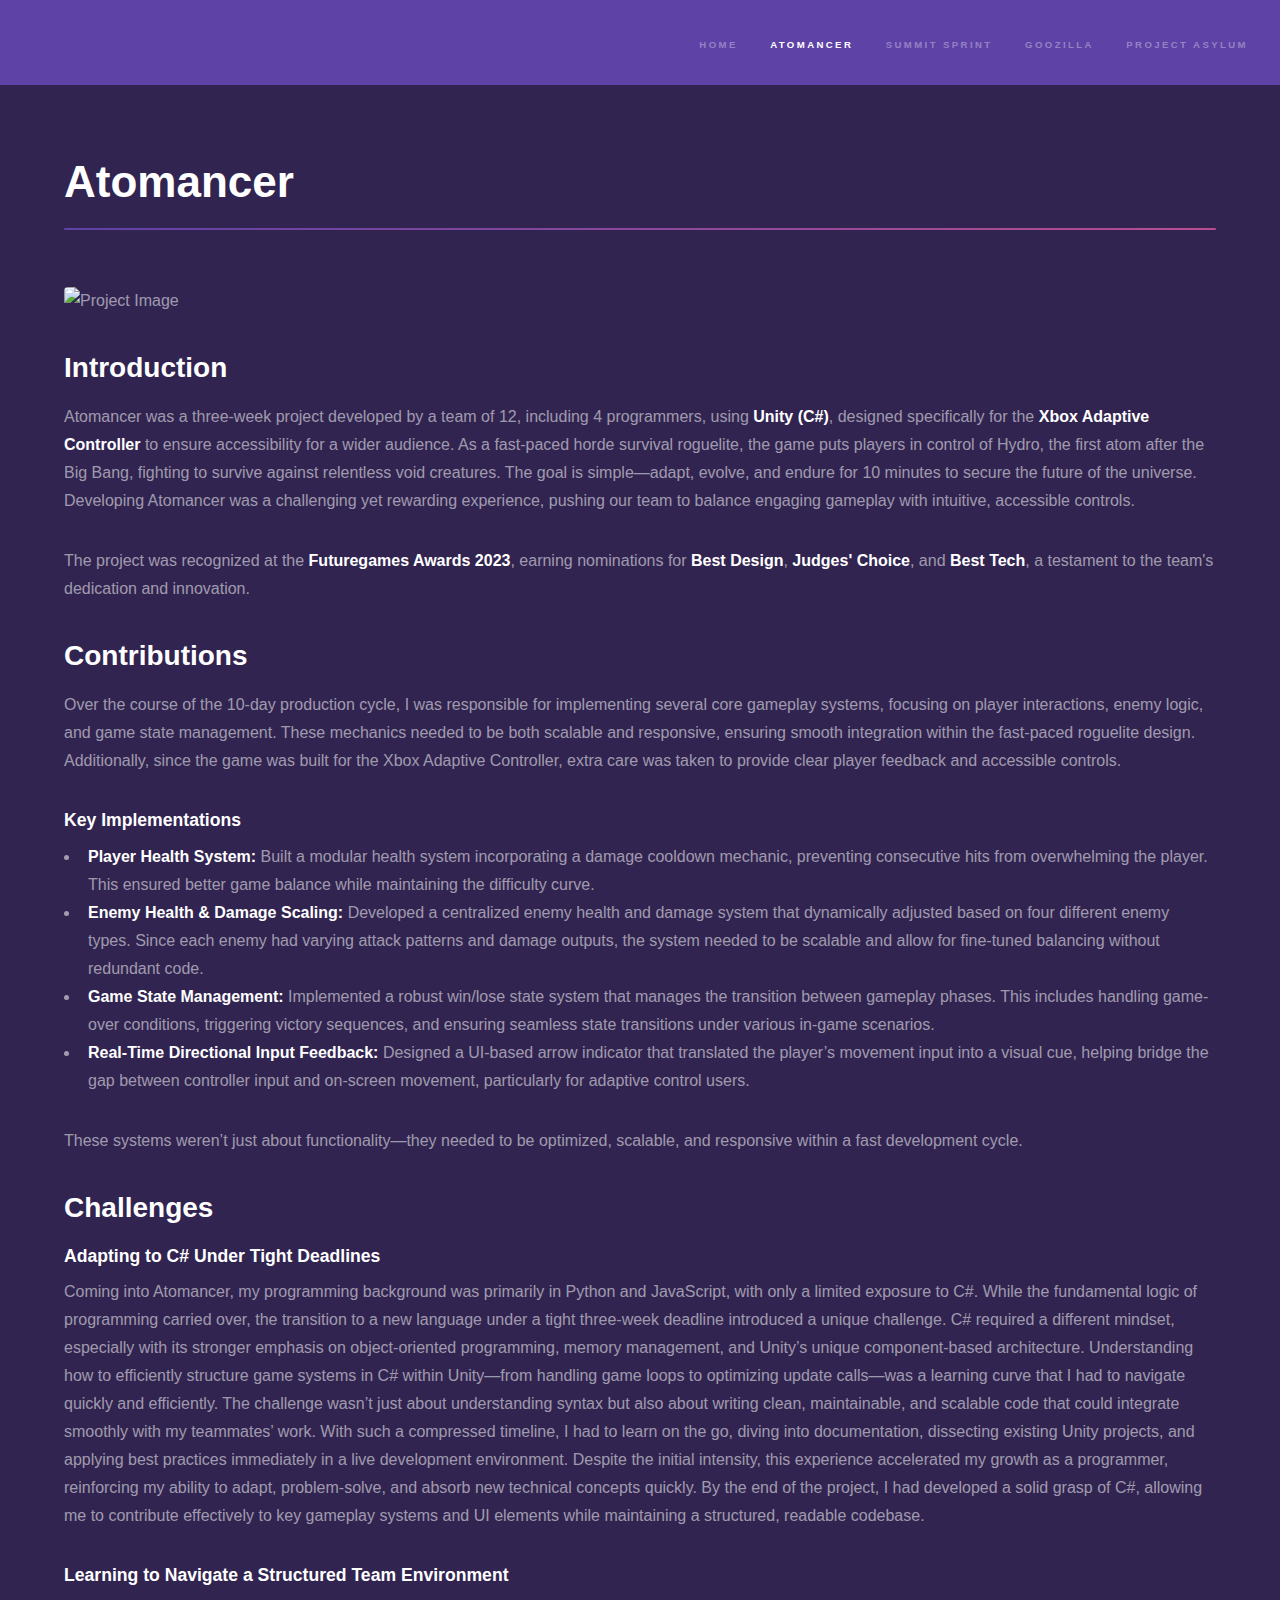
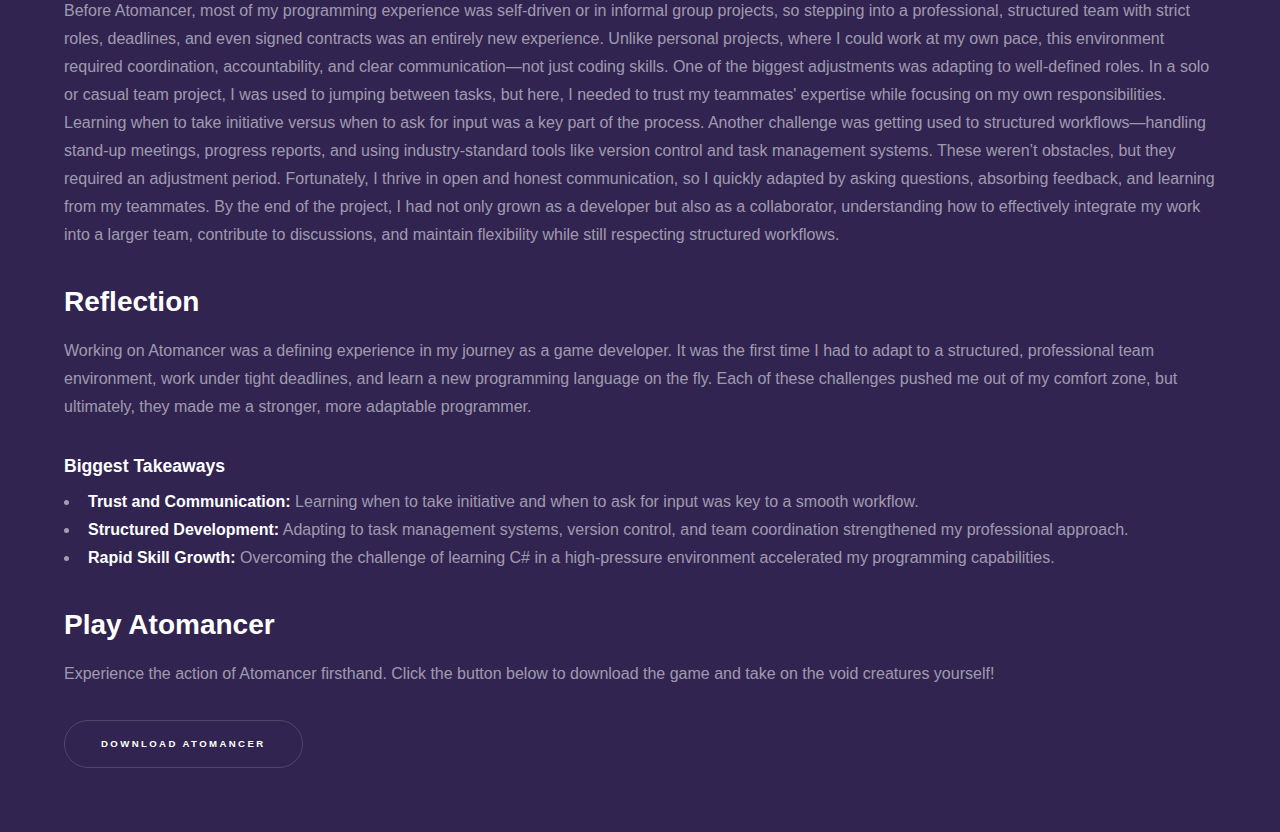
==== commit ab530ce9: "updated structure for prettiness" ====
--- a/atomancer/index.html
+++ b/atomancer/index.html
@@ -18,12 +18,11 @@
 		<header id="header">
 			<nav>
 				<ul>
-					<li><a href="/portfolio/index.html">Home</a></li>
-					<li><a href="/portfolio/atomancer/index.html">Atomancer</a></li>
-					<li><a href="/portfolio/summit-sprint/index.html">Summit Sprint</a></li>
-					<li><a href="/portfolio/goozilla/index.html">Goozilla</a></li>
-					<li><a href="/portfolio/project-asylum/index.html" class="active">Project Asylum</a></li>					
-					
+					<li><a href="/portfolio/">Home</a></li>
+					<li><a href="/portfolio/atomancer/" class="active">Atomancer</a></li>
+					<li><a href="/portfolio/summit-sprint/">Summit Sprint</a></li>
+					<li><a href="/portfolio/goozilla/">Goozilla</a></li>
+					<li><a href="/portfolio/project-asylum/">Project Asylum</a></li>								
 				</ul>
 			</nav>
 		</header>
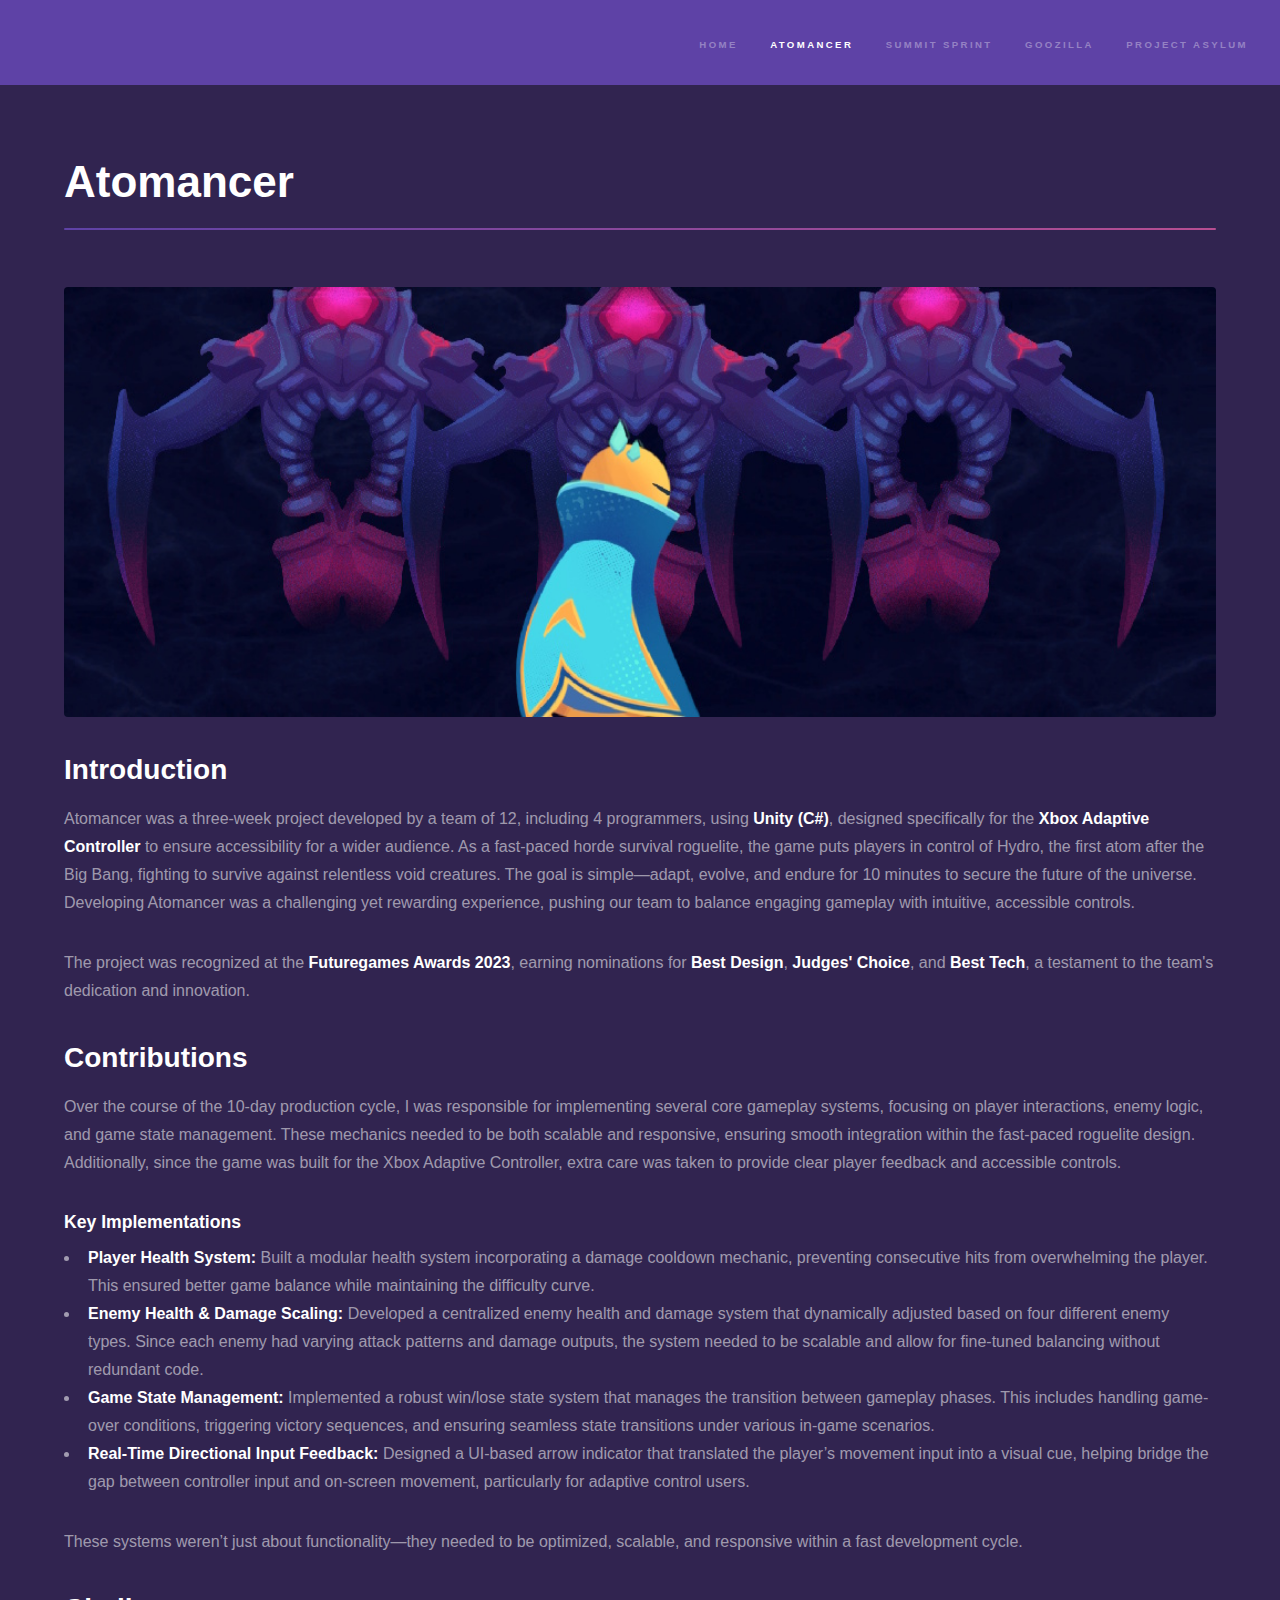
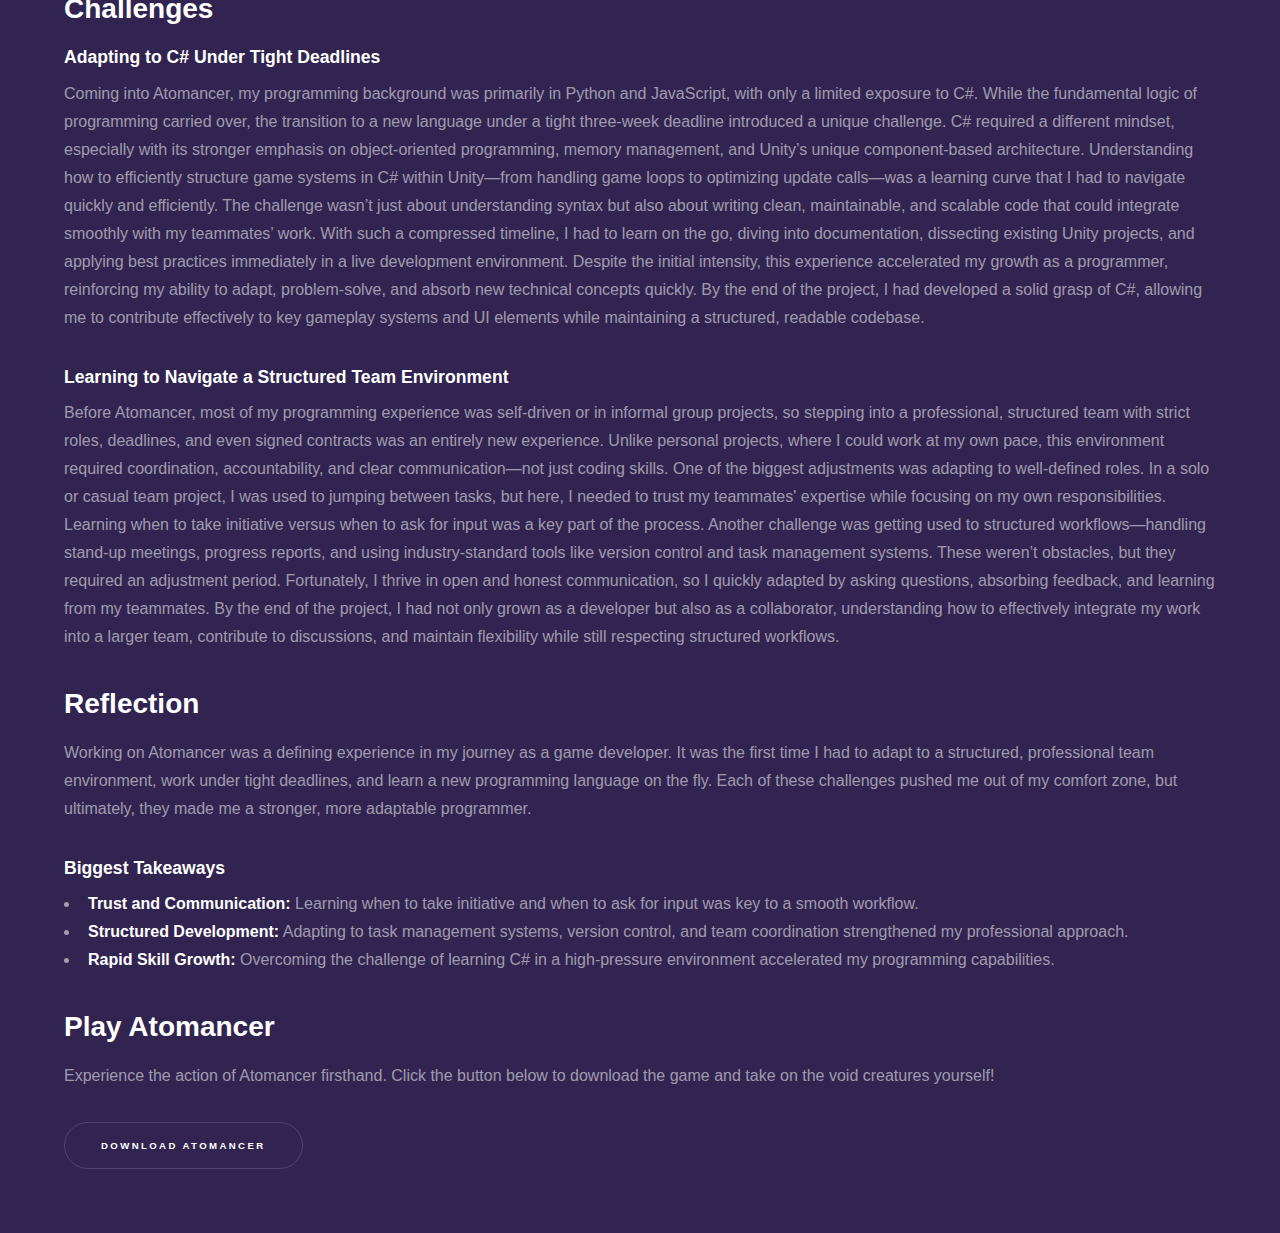
==== commit a712d0c2: "updated pictures" ====
--- a/atomancer/index.html
+++ b/atomancer/index.html
@@ -34,7 +34,7 @@
 			<section id="main" class="wrapper">
 				<div class="inner">
 					<h1 class="major">Atomancer</h1>
-					<span class="image fit"><img src="images/pic05.jpg" alt="Project Image" /></span>
+					<span class="image fit"><img src="../images/pic05.jpg" alt="Project Image" /></span>
 					
 					<!-- Introduction Section -->
 					<section id="introduction">
